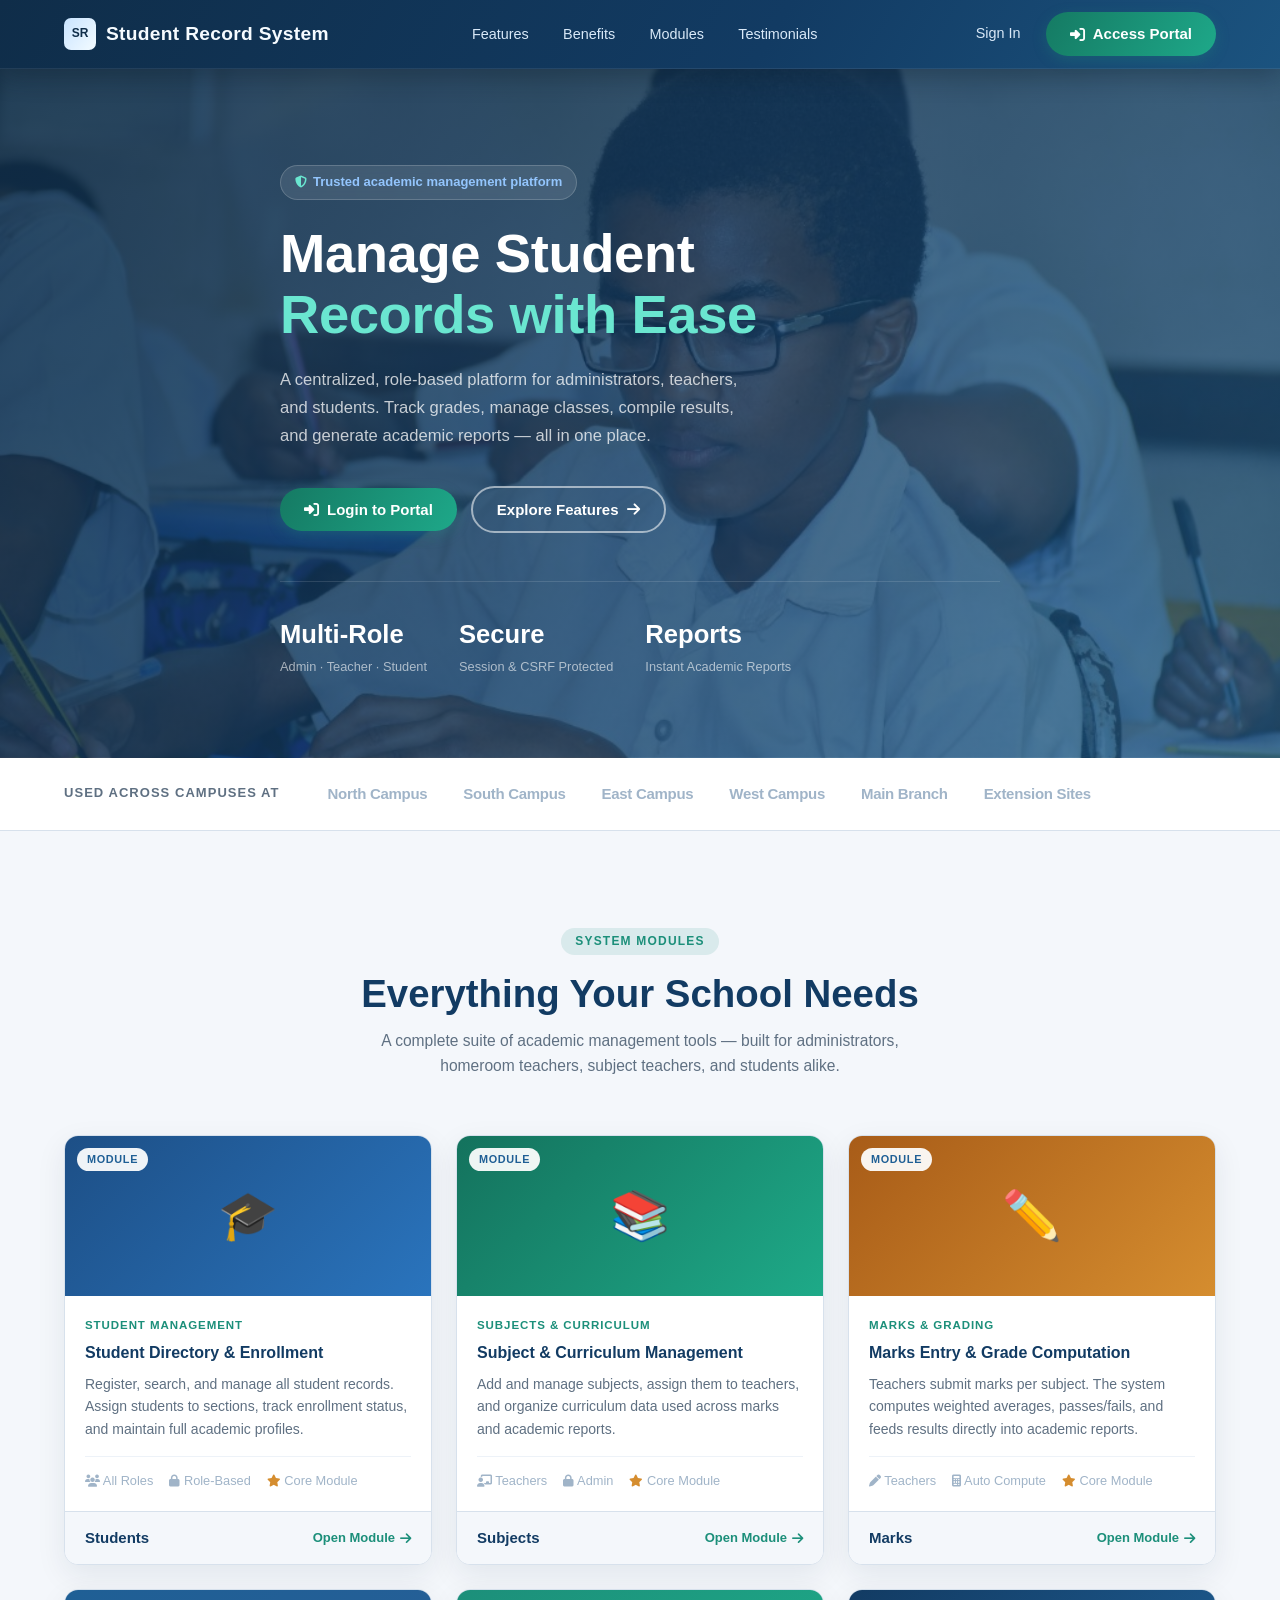
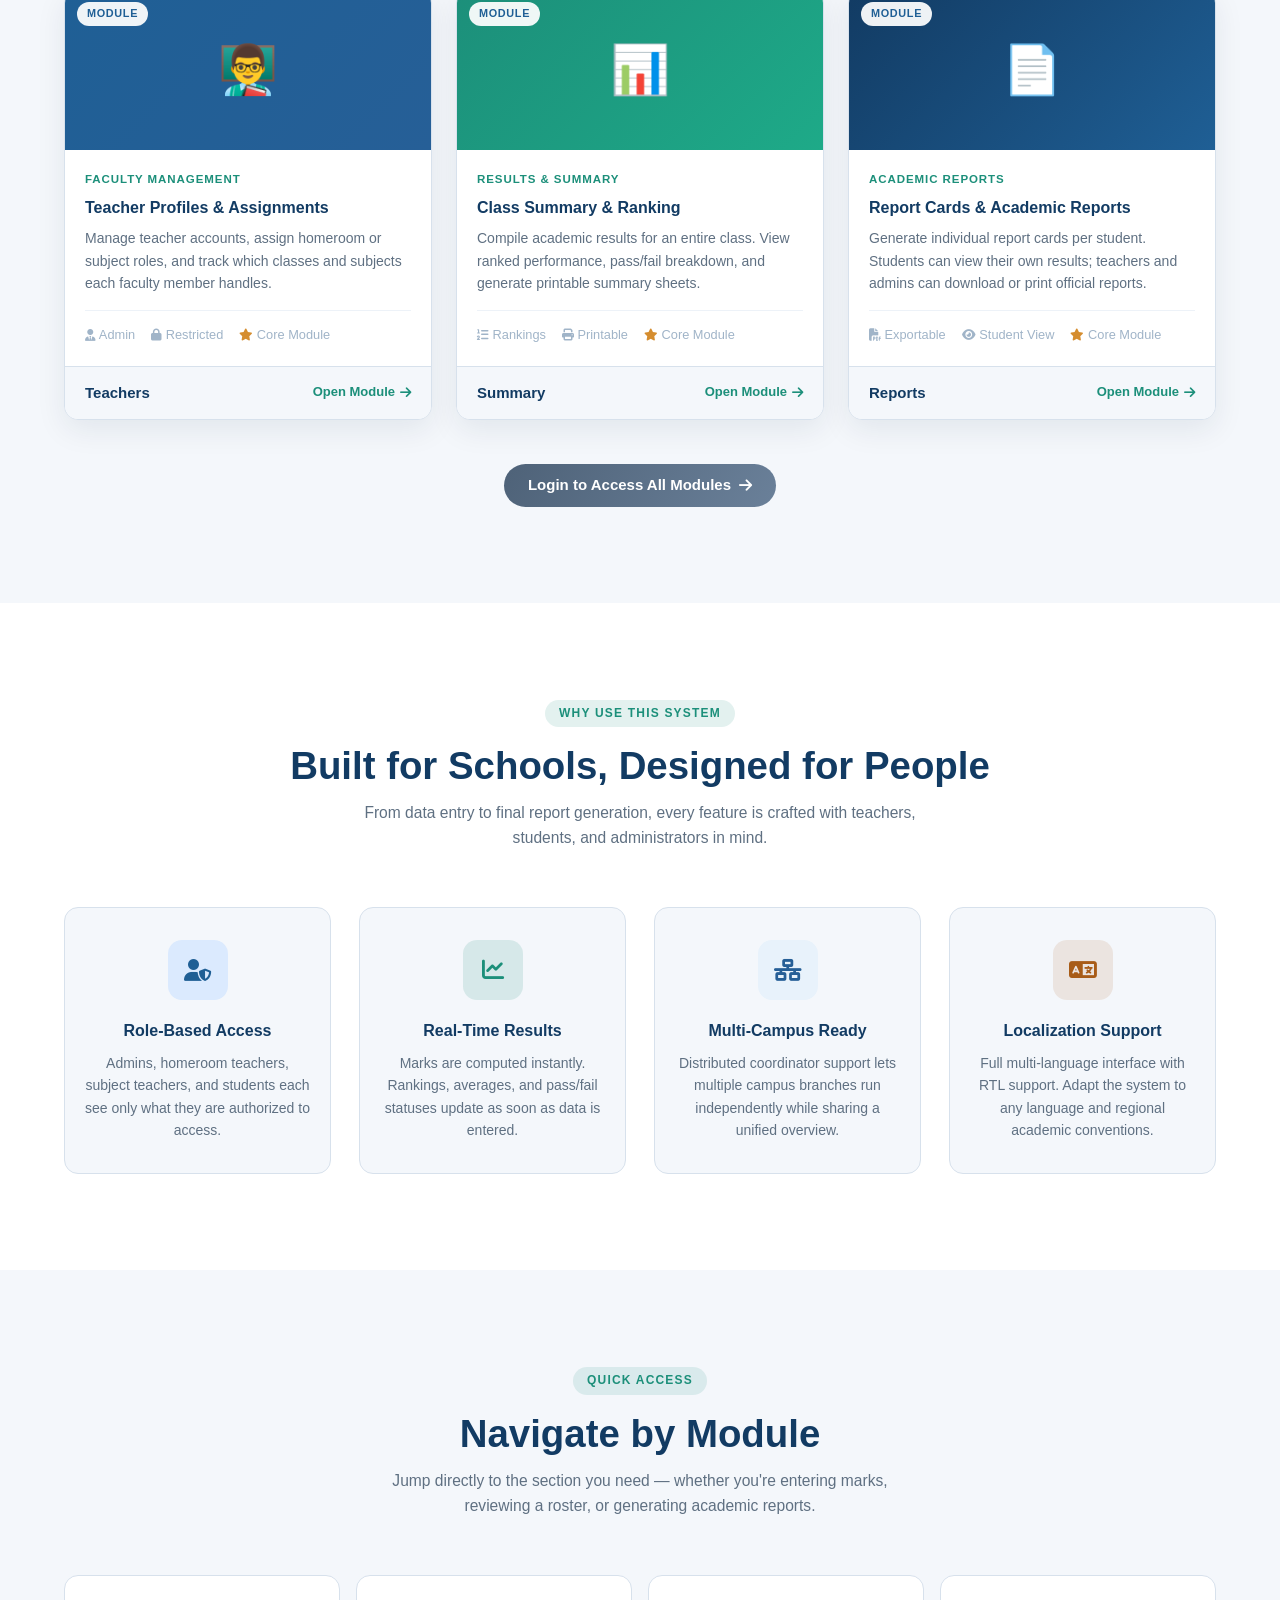
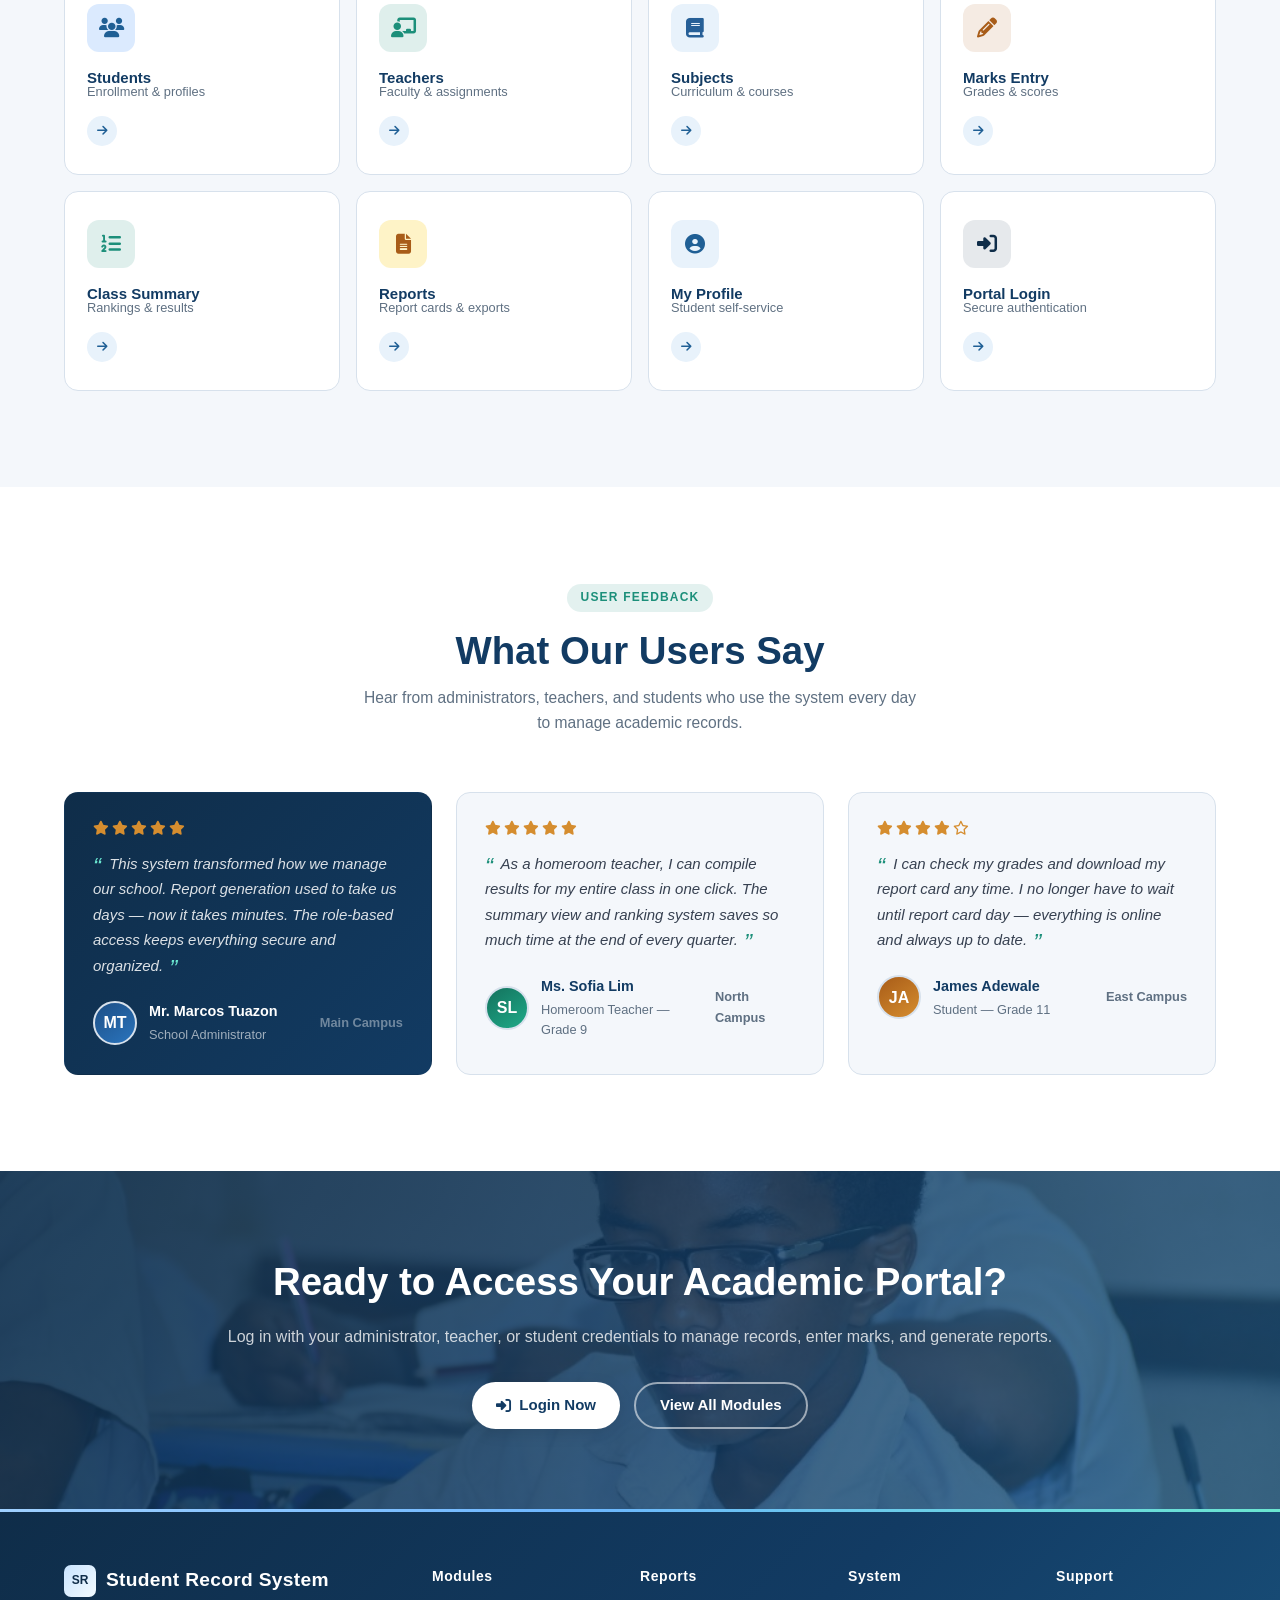
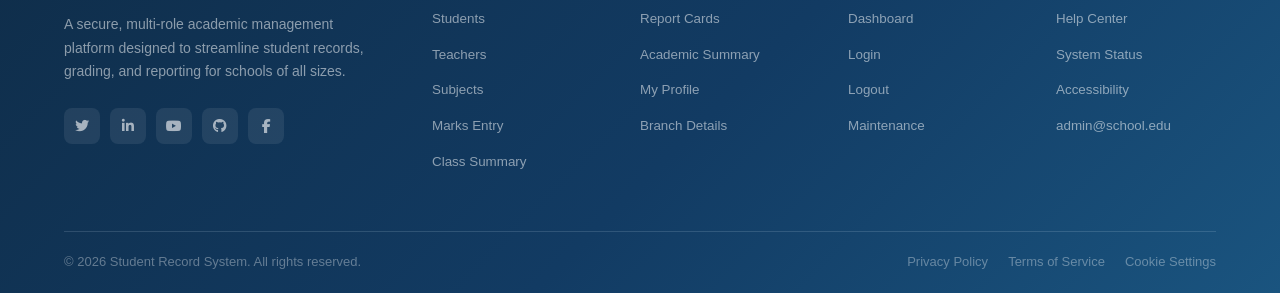
==== index.html @ e36ef74b "modify the ui" ====
<!DOCTYPE html>
<html lang="en">
<head>
  <meta charset="UTF-8" />
  <meta name="viewport" content="width=device-width, initial-scale=1.0" />
  <title>Student Record System — Academic Portal</title>
  <link rel="stylesheet" href="https://cdnjs.cloudflare.com/ajax/libs/font-awesome/6.5.0/css/all.min.css" />
  <style>
    /* =============================================
       RESET & BASE — matches student-record-system
    ============================================= */
    *, *::before, *::after { box-sizing: border-box; margin: 0; padding: 0; }
    html { scroll-behavior: smooth; }
    body {
      font-family: "Segoe UI", Tahoma, Geneva, Verdana, sans-serif;
      background:
        radial-gradient(circle at 12% 12%, rgba(31, 95, 149, 0.16), transparent 35%),
        radial-gradient(circle at 88% 20%, rgba(28, 143, 122, 0.15), transparent 35%),
        linear-gradient(160deg, #ecf2f8 0%, #dfe8f2 100%);
      background-attachment: fixed;
      color: #1f2f3d;
      line-height: 1.6;
      overflow-x: hidden;
    }

    /* =============================================
       COLOR TOKENS — student-record-system palette
    ============================================= */
    :root {
      --navy:        #0f2d49;
      --primary:     #123b63;
      --primary-2:   #1f5f95;
      --accent:      #1c8f7a;
      --accent-2:    #1eaa88;
      --surface:     #ffffff;
      --surface-muted: #f4f7fb;
      --border:      #d7e1ec;
      --text:        #1f2f3d;
      --text-muted:  #5f7082;
      --bg-start:    #ecf2f8;
      --bg-end:      #dfe8f2;
      --shadow-soft:   0 10px 30px rgba(16, 40, 66, 0.08);
      --shadow-strong: 0 16px 40px rgba(16, 40, 66, 0.16);
      --radius-sm:  8px;
      --radius-md:  14px;
      --radius-lg:  20px;
      --transition: .25s cubic-bezier(.4,0,.2,1);
    }

    /* =============================================
       UTILITIES
    ============================================= */
    .container { max-width: 1200px; margin: 0 auto; padding: 0 24px; }
    .section-label {
      display: inline-block;
      font-size: .75rem;
      font-weight: 700;
      letter-spacing: .1em;
      text-transform: uppercase;
      color: var(--accent);
      background: rgba(28, 143, 122, 0.12);
      padding: 4px 14px;
      border-radius: 999px;
      margin-bottom: 16px;
    }
    .section-title {
      font-size: clamp(1.75rem, 3vw, 2.4rem);
      font-weight: 800;
      color: var(--primary);
      line-height: 1.2;
      margin-bottom: 12px;
    }
    .section-sub {
      font-size: .975rem;
      color: var(--text-muted);
      max-width: 560px;
      margin-bottom: 40px;
    }

    /* Buttons — pill style matching style.css */
    .btn {
      display: inline-flex;
      align-items: center;
      gap: 8px;
      padding: 0.6rem 1.5rem;
      border-radius: 999px;
      font-size: .9375rem;
      font-weight: 600;
      cursor: pointer;
      border: none;
      text-decoration: none;
      transition: transform var(--transition), box-shadow var(--transition), opacity var(--transition);
    }
    .btn:hover { transform: translateY(-2px); }
    .btn-primary {
      background: linear-gradient(120deg, #1a4f80 0%, #1f659d 100%);
      color: #fff;
      box-shadow: 0 4px 14px rgba(18, 59, 99, 0.30);
    }
    .btn-primary:hover { box-shadow: 0 8px 22px rgba(18, 59, 99, 0.42); }
    .btn-accent {
      background: linear-gradient(120deg, #157a63 0%, #1ea889 100%);
      color: #fff;
      box-shadow: 0 4px 14px rgba(28, 143, 122, 0.28);
    }
    .btn-accent:hover { box-shadow: 0 8px 22px rgba(28, 143, 122, 0.42); }
    .btn-outline-white {
      background: transparent;
      color: #fff;
      border: 2px solid rgba(255,255,255,.55);
    }
    .btn-outline-white:hover { background: rgba(255,255,255,.12); border-color: #fff; }
    .btn-secondary {
      background: linear-gradient(120deg, #4e6278 0%, #6a8099 100%);
      color: #fff;
    }
    .btn-white {
      background: var(--surface);
      color: var(--primary);
      box-shadow: 0 4px 16px rgba(0,0,0,.10);
    }
    .btn-white:hover { background: #eef5ff; }

    /* =============================================
       TOP NAVIGATION — matches .navbar in style.css
    ============================================= */
    header {
      position: sticky;
      top: 0;
      z-index: 1000;
      background: linear-gradient(120deg, #0f2d49 0%, #123b63 60%, #1b537f 100%);
      box-shadow: 0 8px 24px rgba(8, 24, 38, 0.32);
      border-bottom: 1px solid rgba(255, 255, 255, 0.08);
    }
    nav {
      display: flex;
      align-items: center;
      justify-content: space-between;
      height: 68px;
    }
    .nav-logo {
      display: flex;
      align-items: center;
      gap: 10px;
      text-decoration: none;
    }
    .nav-logo .logo-icon {
      width: 32px; height: 32px;
      background: linear-gradient(130deg, #c9e4ff 0%, #f3fbff 100%);
      border-radius: 7px;
      display: flex;
      align-items: center;
      justify-content: center;
      color: #0f2d49;
      font-weight: 800;
      font-size: .75rem;
    }
    .nav-logo .logo-text {
      font-size: 1.2rem;
      font-weight: 700;
      color: #f6fbff;
      letter-spacing: .3px;
    }
    .nav-links {
      display: flex;
      align-items: center;
      gap: 4px;
      list-style: none;
    }
    .nav-links a {
      padding: .45rem .95rem;
      border-radius: 999px;
      font-size: .9rem;
      font-weight: 500;
      color: #d9e9f8;
      text-decoration: none;
      transition: background var(--transition), color var(--transition);
    }
    .nav-links a:hover { background: rgba(255,255,255,.14); color: #fff; }
    .nav-actions { display: flex; align-items: center; gap: 10px; }
    .nav-actions .signin {
      font-size: .9rem;
      font-weight: 500;
      color: #d9e9f8;
      text-decoration: none;
      padding: .45rem .95rem;
      border-radius: 999px;
      transition: background var(--transition);
    }
    .nav-actions .signin:hover { background: rgba(255,255,255,.14); color: #fff; }
    .hamburger { display: none; background: none; border: none; cursor: pointer; padding: 8px; }
    .hamburger span {
      display: block; width: 22px; height: 2px;
      background: #d9e9f8; border-radius: 2px; margin: 5px 0;
      transition: var(--transition);
    }

    /* =============================================
       HERO SECTION
    ============================================= */
    .hero {
      background-color: #0f2d49;
      background-image:
        linear-gradient(120deg, rgba(15, 45, 73, 0.88) 0%, rgba(18, 59, 99, 0.78) 55%, rgba(27, 83, 127, 0.72) 100%),
        url("assets/images/classroom-hero-banner.png");
      background-size: cover;
      background-position: center;
      background-repeat: no-repeat;
      position: relative;
      overflow: hidden;
      padding: 96px 0 80px;
    }
    .hero-inner {
      display: grid;
      grid-template-columns: 1fr;
      align-items: center;
      gap: 0;
      max-width: 720px;
      margin: 0 auto;
      position: relative;
      z-index: 1;
    }
    .hero-badge {
      display: inline-flex;
      align-items: center;
      gap: 6px;
      background: rgba(255,255,255,.1);
      backdrop-filter: blur(6px);
      border: 1px solid rgba(255,255,255,.18);
      border-radius: 999px;
      padding: 6px 14px;
      font-size: .8125rem;
      font-weight: 600;
      color: #93c5fd;
      margin-bottom: 24px;
    }
    .hero-badge i { font-size: .75rem; color: #6ae6d0; }
    .hero h1 {
      font-size: clamp(2.2rem, 4.5vw, 3.4rem);
      font-weight: 800;
      color: #fff;
      line-height: 1.12;
      margin-bottom: 20px;
      letter-spacing: -.4px;
    }
    .hero h1 span { color: #6ae6d0; }
    .hero p {
      font-size: 1.0375rem;
      color: rgba(255,255,255,.75);
      max-width: 480px;
      margin-bottom: 36px;
      line-height: 1.7;
    }
    .hero-actions { display: flex; align-items: center; gap: 14px; flex-wrap: wrap; }
    .hero-stats {
      display: flex;
      gap: 32px;
      margin-top: 48px;
      padding-top: 32px;
      border-top: 1px solid rgba(255,255,255,.12);
    }
    .hero-stat-val {
      font-size: 1.6rem;
      font-weight: 800;
      color: #fff;
    }
    .hero-stat-lbl {
      font-size: .8rem;
      color: rgba(255,255,255,.6);
      margin-top: 2px;
    }

    /* =============================================
       TRUST BAR
    ============================================= */
    .trust-bar {
      background: var(--surface);
      border-bottom: 1px solid var(--border);
      padding: 24px 0;
    }
    .trust-inner {
      display: flex;
      align-items: center;
      gap: 48px;
      flex-wrap: wrap;
    }
    .trust-label {
      font-size: .8125rem;
      font-weight: 600;
      color: var(--text-muted);
      letter-spacing: .08em;
      text-transform: uppercase;
      white-space: nowrap;
    }
    .trust-logos {
      display: flex;
      align-items: center;
      gap: 36px;
      flex-wrap: wrap;
      flex: 1;
    }
    .trust-logo {
      font-size: .9375rem;
      font-weight: 700;
      color: #a0b4c8;
      letter-spacing: -.3px;
      transition: color var(--transition);
    }
    .trust-logo:hover { color: var(--primary); }

    /* =============================================
       FEATURED PROGRAMS — renamed as Features
    ============================================= */
    .programs { padding: 96px 0; background: var(--surface-muted); }
    .section-header { text-align: center; margin-bottom: 56px; }
    .section-header .section-sub { margin: 0 auto; }
    .programs-grid {
      display: grid;
      grid-template-columns: repeat(3, 1fr);
      gap: 24px;
    }
    .program-card {
      background: var(--surface);
      border-radius: var(--radius-md);
      overflow: hidden;
      border: 1px solid var(--border);
      box-shadow: var(--shadow-soft);
      transition: transform var(--transition), box-shadow var(--transition);
      display: flex;
      flex-direction: column;
    }
    .program-card:hover {
      transform: translateY(-6px);
      box-shadow: var(--shadow-strong);
    }
    .program-thumb {
      height: 160px;
      position: relative;
      overflow: hidden;
    }
    .program-thumb-bg {
      width: 100%; height: 100%;
      display: flex;
      align-items: center;
      justify-content: center;
      font-size: 3rem;
    }
    .bg-blue-grad   { background: linear-gradient(135deg,#1d4f86,#2a74bd); }
    .bg-green-grad  { background: linear-gradient(135deg,#14725d,#1eaa88); }
    .bg-orange-grad { background: linear-gradient(135deg,#a85c18,#d58d2f); }
    .bg-purple-grad { background: linear-gradient(135deg,#1f5f95,#265f97); }
    .bg-teal-grad   { background: linear-gradient(135deg,#1c8f7a,#1eaa88); }
    .bg-indigo-grad { background: linear-gradient(135deg,#123b63,#1f5f95); }
    .program-badge {
      position: absolute;
      top: 12px; left: 12px;
      background: rgba(255,255,255,.93);
      color: var(--primary-2);
      font-size: .68rem;
      font-weight: 700;
      letter-spacing: .06em;
      text-transform: uppercase;
      padding: 3px 10px;
      border-radius: 999px;
    }
    .program-body { padding: 20px; flex: 1; display: flex; flex-direction: column; }
    .program-tag {
      font-size: .72rem;
      font-weight: 700;
      text-transform: uppercase;
      letter-spacing: .08em;
      color: var(--accent);
      margin-bottom: 8px;
    }
    .program-title {
      font-size: 1rem;
      font-weight: 700;
      color: var(--primary);
      margin-bottom: 8px;
      line-height: 1.4;
    }
    .program-desc {
      font-size: .875rem;
      color: var(--text-muted);
      line-height: 1.6;
      flex: 1;
      margin-bottom: 16px;
    }
    .program-meta {
      display: flex;
      align-items: center;
      gap: 16px;
      padding-top: 14px;
      border-top: 1px solid #edf2f8;
      font-size: .8rem;
      color: #a0b4c8;
    }
    .program-meta i { font-size: .75rem; }
    .program-footer {
      padding: 14px 20px;
      background: var(--surface-muted);
      display: flex;
      align-items: center;
      justify-content: space-between;
      border-top: 1px solid var(--border);
    }
    .program-price { font-size: .9375rem; font-weight: 700; color: var(--primary); }
    .program-cta {
      font-size: .8125rem;
      font-weight: 600;
      color: var(--accent);
      text-decoration: none;
      display: flex;
      align-items: center;
      gap: 5px;
      transition: gap var(--transition), color var(--transition);
    }
    .program-cta:hover { color: #157a63; gap: 9px; }

    /* =============================================
       BENEFITS
    ============================================= */
    .benefits { padding: 96px 0; background: var(--surface); }
    .benefits-grid {
      display: grid;
      grid-template-columns: repeat(4, 1fr);
      gap: 28px;
      margin-top: 16px;
    }
    .benefit-item {
      text-align: center;
      padding: 32px 20px;
      border-radius: var(--radius-md);
      border: 1px solid var(--border);
      background: var(--surface-muted);
      transition: transform var(--transition), box-shadow var(--transition), border-color var(--transition);
    }
    .benefit-item:hover {
      transform: translateY(-4px);
      box-shadow: var(--shadow-soft);
      border-color: #b6d0ea;
    }
    .benefit-icon {
      width: 60px; height: 60px;
      margin: 0 auto 18px;
      border-radius: var(--radius-md);
      display: flex;
      align-items: center;
      justify-content: center;
      font-size: 1.375rem;
    }
    .icon-blue   { background: #dbeafe; color: var(--primary-2); }
    .icon-green  { background: rgba(28,143,122,.14); color: var(--accent); }
    .icon-purple { background: #e8f2fb; color: #265f97; }
    .icon-orange { background: rgba(168,92,24,.12); color: #a85c18; }
    .benefit-title {
      font-size: 1rem;
      font-weight: 700;
      color: var(--primary);
      margin-bottom: 8px;
    }
    .benefit-text {
      font-size: .875rem;
      color: var(--text-muted);
      line-height: 1.6;
    }

    /* =============================================
       CATEGORIES
    ============================================= */
    .categories { padding: 96px 0; background: var(--surface-muted); }
    .categories-grid {
      display: grid;
      grid-template-columns: repeat(4, 1fr);
      gap: 16px;
    }
    .cat-card {
      background: var(--surface);
      border: 1px solid var(--border);
      border-radius: var(--radius-md);
      padding: 28px 22px;
      cursor: pointer;
      transition: transform var(--transition), box-shadow var(--transition),
                  border-color var(--transition), background var(--transition);
      display: flex;
      flex-direction: column;
      align-items: flex-start;
      gap: 14px;
    }
    .cat-card:hover {
      transform: translateY(-5px);
      box-shadow: var(--shadow-soft);
      border-color: #b6d0ea;
      background: #f0f6fc;
    }
    .cat-icon {
      width: 48px; height: 48px;
      border-radius: 12px;
      display: flex;
      align-items: center;
      justify-content: center;
      font-size: 1.25rem;
    }
    .cat-title {
      font-size: .9375rem;
      font-weight: 700;
      color: var(--primary);
    }
    .cat-count {
      font-size: .8rem;
      color: var(--text-muted);
      margin-top: -8px;
    }
    .cat-arrow {
      margin-top: auto;
      width: 30px; height: 30px;
      border-radius: 50%;
      background: #e8f2fb;
      display: flex;
      align-items: center;
      justify-content: center;
      font-size: .75rem;
      color: var(--primary-2);
      transition: background var(--transition), color var(--transition), transform var(--transition);
    }
    .cat-card:hover .cat-arrow {
      background: var(--accent);
      color: #fff;
      transform: translateX(4px);
    }

    /* =============================================
       TESTIMONIALS
    ============================================= */
    .testimonials { padding: 96px 0; background: var(--surface); }
    .testimonials-grid {
      display: grid;
      grid-template-columns: repeat(3, 1fr);
      gap: 24px;
    }
    .testimonial-card {
      background: var(--surface-muted);
      border: 1px solid var(--border);
      border-radius: var(--radius-md);
      padding: 28px;
      transition: transform var(--transition), box-shadow var(--transition);
    }
    .testimonial-card:hover {
      transform: translateY(-4px);
      box-shadow: var(--shadow-soft);
    }
    .testimonial-stars {
      display: flex;
      gap: 3px;
      margin-bottom: 16px;
      color: #d58d2f;
      font-size: .875rem;
    }
    .testimonial-text {
      font-size: .9375rem;
      color: #374151;
      line-height: 1.7;
      margin-bottom: 22px;
      font-style: italic;
    }
    .testimonial-text::before { content: '\201C'; font-size: 1.5rem; color: var(--accent); line-height: 0; vertical-align: -6px; margin-right: 4px; }
    .testimonial-text::after  { content: '\201D'; font-size: 1.5rem; color: var(--accent); line-height: 0; vertical-align: -6px; margin-left: 2px; }
    .testimonial-author {
      display: flex;
      align-items: center;
      gap: 12px;
    }
    .author-avatar {
      width: 44px; height: 44px;
      border-radius: 50%;
      border: 2px solid var(--border);
      overflow: hidden;
      background: var(--primary-2);
      display: flex;
      align-items: center;
      justify-content: center;
      font-size: 1rem;
      font-weight: 700;
      color: #fff;
      flex-shrink: 0;
    }
    .author-name { font-size: .9rem; font-weight: 700; color: var(--primary); }
    .author-role { font-size: .8rem; color: var(--text-muted); margin-top: 2px; }
    .author-company {
      margin-left: auto;
      font-size: .8rem;
      font-weight: 600;
      color: var(--text-muted);
    }
    .testimonial-card.featured {
      background: linear-gradient(135deg, #0f2d49 0%, #123b63 100%);
      border-color: transparent;
    }
    .testimonial-card.featured .testimonial-text { color: rgba(255,255,255,.85); }
    .testimonial-card.featured .testimonial-text::before,
    .testimonial-card.featured .testimonial-text::after { color: #6ae6d0; }
    .testimonial-card.featured .testimonial-stars { color: #d58d2f; }
    .testimonial-card.featured .author-name { color: #fff; }
    .testimonial-card.featured .author-role { color: rgba(255,255,255,.6); }
    .testimonial-card.featured .author-company { color: rgba(255,255,255,.4); }

    /* =============================================
       CTA BANNER
    ============================================= */
    .cta-banner {
      padding: 80px 0;
      background-color: #0f2d49;
      background-image:
        linear-gradient(120deg, rgba(15, 45, 73, 0.9) 0%, rgba(18, 59, 99, 0.82) 55%, rgba(27, 83, 127, 0.76) 100%),
        url("assets/images/classroom-hero-banner.png");
      background-size: cover;
      background-position: center;
      background-repeat: no-repeat;
      position: relative;
      overflow: hidden;
    }
    .cta-inner {
      text-align: center;
      position: relative;
      z-index: 1;
    }
    .cta-inner h2 {
      font-size: clamp(1.75rem, 3vw, 2.4rem);
      font-weight: 800;
      color: #fff;
      margin-bottom: 12px;
    }
    .cta-inner p {
      color: rgba(255,255,255,.78);
      font-size: 1rem;
      margin-bottom: 32px;
    }
    .cta-actions { display: flex; justify-content: center; gap: 14px; flex-wrap: wrap; }

    /* =============================================
       FOOTER — matches .footer in style.css
    ============================================= */
    footer {
      background: linear-gradient(135deg, #0f2d49 0%, #123b63 55%, #1a547f 100%);
      color: #dce7f3;
      padding: 56px 0 0;
      position: relative;
    }
    footer::before {
      content: "";
      position: absolute;
      top: 0; left: 0; right: 0;
      height: 3px;
      background: linear-gradient(90deg, #9fd0ff 0%, #6cb6ff 45%, #6ae6d0 100%);
    }
    .footer-grid {
      display: grid;
      grid-template-columns: 2fr 1fr 1fr 1fr 1fr;
      gap: 48px;
      padding-bottom: 48px;
      border-bottom: 1px solid rgba(214,231,247,.15);
    }
    .footer-brand .logo-text { color: #fff; }
    .footer-brand p {
      font-size: .875rem;
      line-height: 1.7;
      margin: 16px 0 24px;
      color: rgba(255,255,255,.52);
    }
    .footer-socials { display: flex; gap: 10px; }
    .social-btn {
      width: 36px; height: 36px;
      border-radius: 8px;
      background: rgba(255,255,255,.08);
      display: flex;
      align-items: center;
      justify-content: center;
      color: rgba(255,255,255,.6);
      font-size: .875rem;
      text-decoration: none;
      transition: background var(--transition), color var(--transition), transform var(--transition);
    }
    .social-btn:hover {
      background: var(--accent);
      color: #fff;
      transform: translateY(-3px);
    }
    .footer-col h4 {
      font-size: .875rem;
      font-weight: 700;
      color: #fff;
      margin-bottom: 18px;
      letter-spacing: .04em;
    }
    .footer-col ul { list-style: none; }
    .footer-col ul li { margin-bottom: 10px; }
    .footer-col ul li a {
      font-size: .8375rem;
      color: rgba(255,255,255,.52);
      text-decoration: none;
      transition: color var(--transition);
    }
    .footer-col ul li a:hover { color: #fff; }
    .footer-bottom {
      padding: 20px 0;
      display: flex;
      align-items: center;
      justify-content: space-between;
      flex-wrap: wrap;
      gap: 12px;
    }
    .footer-bottom p { font-size: .8125rem; color: rgba(255,255,255,.35); }
    .footer-bottom-links { display: flex; gap: 20px; }
    .footer-bottom-links a {
      font-size: .8125rem;
      color: rgba(255,255,255,.35);
      text-decoration: none;
      transition: color var(--transition);
    }
    .footer-bottom-links a:hover { color: rgba(255,255,255,.7); }

    /* =============================================
       RESPONSIVE
    ============================================= */
    @media (max-width: 1024px) {
      .programs-grid { grid-template-columns: repeat(2, 1fr); }
      .benefits-grid { grid-template-columns: repeat(2, 1fr); }
      .categories-grid { grid-template-columns: repeat(2, 1fr); }
      .testimonials-grid { grid-template-columns: repeat(2, 1fr); }
      .footer-grid { grid-template-columns: 1fr 1fr 1fr; }
      .footer-brand { grid-column: 1 / -1; }
    }
    @media (max-width: 768px) {
      .nav-links { display: none; }
      .hamburger { display: block; }
      .programs-grid,
      .testimonials-grid { grid-template-columns: 1fr; }
      .benefits-grid,
      .categories-grid { grid-template-columns: repeat(2, 1fr); }
      .footer-grid { grid-template-columns: 1fr 1fr; }
      .trust-inner { justify-content: center; }
    }
    @media (max-width: 480px) {
      .benefits-grid,
      .categories-grid { grid-template-columns: 1fr; }
      .footer-grid { grid-template-columns: 1fr; }
    }
  </style>
</head>
<body>

<!-- =============================================
     TOP NAVIGATION
============================================= -->
<header>
  <nav class="container">
    <a href="#" class="nav-logo">
      <div class="logo-icon">SR</div>
      <span class="logo-text">Student Record System</span>
    </a>
    <ul class="nav-links">
      <li><a href="#programs">Features</a></li>
      <li><a href="#benefits">Benefits</a></li>
      <li><a href="#categories">Modules</a></li>
      <li><a href="#testimonials">Testimonials</a></li>
    </ul>
    <div class="nav-actions">
      <a href="sign-in.html" class="signin">Sign In</a>
      <a href="sign-in.html" class="btn btn-accent">
        <i class="fas fa-sign-in-alt"></i> Access Portal
      </a>
    </div>
    <button class="hamburger" aria-label="Menu">
      <span></span><span></span><span></span>
    </button>
  </nav>
</header>

<!-- =============================================
     HERO SECTION
============================================= -->
<section class="hero">
  <div class="container">
    <div class="hero-inner">
      <!-- Left: Copy -->
      <div class="hero-content">
        <div class="hero-badge">
          <i class="fas fa-shield-alt"></i>
          Trusted academic management platform
        </div>
        <h1>Manage Student<br /><span>Records with Ease</span></h1>
        <p>
          A centralized, role-based platform for administrators, teachers, and
          students. Track grades, manage classes, compile results, and generate
          academic reports — all in one place.
        </p>
        <div class="hero-actions">
          <a href="sign-in.html" class="btn btn-accent">
            <i class="fas fa-sign-in-alt"></i> Login to Portal
          </a>
          <a href="#programs" class="btn btn-outline-white">
            Explore Features <i class="fas fa-arrow-right"></i>
          </a>
        </div>
        <div class="hero-stats">
          <div>
            <div class="hero-stat-val">Multi-Role</div>
            <div class="hero-stat-lbl">Admin · Teacher · Student</div>
          </div>
          <div>
            <div class="hero-stat-val">Secure</div>
            <div class="hero-stat-lbl">Session &amp; CSRF Protected</div>
          </div>
          <div>
            <div class="hero-stat-val">Reports</div>
            <div class="hero-stat-lbl">Instant Academic Reports</div>
          </div>
        </div>
      </div>
    </div>
  </div>
</section>

<!-- =============================================
     TRUST BAR
============================================= -->
<div class="trust-bar">
  <div class="container">
    <div class="trust-inner">
      <span class="trust-label">Used across campuses at</span>
      <div class="trust-logos">
        <span class="trust-logo">North Campus</span>
        <span class="trust-logo">South Campus</span>
        <span class="trust-logo">East Campus</span>
        <span class="trust-logo">West Campus</span>
        <span class="trust-logo">Main Branch</span>
        <span class="trust-logo">Extension Sites</span>
      </div>
    </div>
  </div>
</div>

<!-- =============================================
     FEATURED PROGRAMS — System Features
============================================= -->
<section class="programs" id="programs">
  <div class="container">
    <div class="section-header">
      <div class="section-label">System Modules</div>
      <h2 class="section-title">Everything Your School Needs</h2>
      <p class="section-sub">
        A complete suite of academic management tools — built for administrators,
        homeroom teachers, subject teachers, and students alike.
      </p>
    </div>
    <div class="programs-grid">

      <!-- Card 1 -->
      <div class="program-card">
        <div class="program-thumb">
          <div class="program-thumb-bg bg-blue-grad">🎓</div>
          <span class="program-badge">MODULE</span>
        </div>
        <div class="program-body">
          <div class="program-tag">Student Management</div>
          <div class="program-title">Student Directory &amp; Enrollment</div>
          <div class="program-desc">Register, search, and manage all student records. Assign students to sections, track enrollment status, and maintain full academic profiles.</div>
          <div class="program-meta">
            <span><i class="fas fa-users"></i> All Roles</span>
            <span><i class="fas fa-lock"></i> Role-Based</span>
            <span><i class="fas fa-star" style="color:#d58d2f;"></i> Core Module</span>
          </div>
        </div>
        <div class="program-footer">
          <span class="program-price">Students</span>
          <a href="student-record-system/pages/students.php" class="program-cta">Open Module <i class="fas fa-arrow-right"></i></a>
        </div>
      </div>

      <!-- Card 2 -->
      <div class="program-card">
        <div class="program-thumb">
          <div class="program-thumb-bg bg-green-grad">📚</div>
          <span class="program-badge">MODULE</span>
        </div>
        <div class="program-body">
          <div class="program-tag">Subjects &amp; Curriculum</div>
          <div class="program-title">Subject &amp; Curriculum Management</div>
          <div class="program-desc">Add and manage subjects, assign them to teachers, and organize curriculum data used across marks and academic reports.</div>
          <div class="program-meta">
            <span><i class="fas fa-chalkboard-teacher"></i> Teachers</span>
            <span><i class="fas fa-lock"></i> Admin</span>
            <span><i class="fas fa-star" style="color:#d58d2f;"></i> Core Module</span>
          </div>
        </div>
        <div class="program-footer">
          <span class="program-price">Subjects</span>
          <a href="student-record-system/pages/subjects.php" class="program-cta">Open Module <i class="fas fa-arrow-right"></i></a>
        </div>
      </div>

      <!-- Card 3 -->
      <div class="program-card">
        <div class="program-thumb">
          <div class="program-thumb-bg bg-orange-grad">✏️</div>
          <span class="program-badge">MODULE</span>
        </div>
        <div class="program-body">
          <div class="program-tag">Marks &amp; Grading</div>
          <div class="program-title">Marks Entry &amp; Grade Computation</div>
          <div class="program-desc">Teachers submit marks per subject. The system computes weighted averages, passes/fails, and feeds results directly into academic reports.</div>
          <div class="program-meta">
            <span><i class="fas fa-pen"></i> Teachers</span>
            <span><i class="fas fa-calculator"></i> Auto Compute</span>
            <span><i class="fas fa-star" style="color:#d58d2f;"></i> Core Module</span>
          </div>
        </div>
        <div class="program-footer">
          <span class="program-price">Marks</span>
          <a href="student-record-system/pages/marks.php" class="program-cta">Open Module <i class="fas fa-arrow-right"></i></a>
        </div>
      </div>

      <!-- Card 4 -->
      <div class="program-card">
        <div class="program-thumb">
          <div class="program-thumb-bg bg-purple-grad">👨‍🏫</div>
          <span class="program-badge">MODULE</span>
        </div>
        <div class="program-body">
          <div class="program-tag">Faculty Management</div>
          <div class="program-title">Teacher Profiles &amp; Assignments</div>
          <div class="program-desc">Manage teacher accounts, assign homeroom or subject roles, and track which classes and subjects each faculty member handles.</div>
          <div class="program-meta">
            <span><i class="fas fa-user-tie"></i> Admin</span>
            <span><i class="fas fa-lock"></i> Restricted</span>
            <span><i class="fas fa-star" style="color:#d58d2f;"></i> Core Module</span>
          </div>
        </div>
        <div class="program-footer">
          <span class="program-price">Teachers</span>
          <a href="student-record-system/pages/teachers.php" class="program-cta">Open Module <i class="fas fa-arrow-right"></i></a>
        </div>
      </div>

      <!-- Card 5 -->
      <div class="program-card">
        <div class="program-thumb">
          <div class="program-thumb-bg bg-teal-grad">📊</div>
          <span class="program-badge">MODULE</span>
        </div>
        <div class="program-body">
          <div class="program-tag">Results &amp; Summary</div>
          <div class="program-title">Class Summary &amp; Ranking</div>
          <div class="program-desc">Compile academic results for an entire class. View ranked performance, pass/fail breakdown, and generate printable summary sheets.</div>
          <div class="program-meta">
            <span><i class="fas fa-list-ol"></i> Rankings</span>
            <span><i class="fas fa-print"></i> Printable</span>
            <span><i class="fas fa-star" style="color:#d58d2f;"></i> Core Module</span>
          </div>
        </div>
        <div class="program-footer">
          <span class="program-price">Summary</span>
          <a href="student-record-system/pages/summary.php" class="program-cta">Open Module <i class="fas fa-arrow-right"></i></a>
        </div>
      </div>

      <!-- Card 6 -->
      <div class="program-card">
        <div class="program-thumb">
          <div class="program-thumb-bg bg-indigo-grad">📄</div>
          <span class="program-badge">MODULE</span>
        </div>
        <div class="program-body">
          <div class="program-tag">Academic Reports</div>
          <div class="program-title">Report Cards &amp; Academic Reports</div>
          <div class="program-desc">Generate individual report cards per student. Students can view their own results; teachers and admins can download or print official reports.</div>
          <div class="program-meta">
            <span><i class="fas fa-file-pdf"></i> Exportable</span>
            <span><i class="fas fa-eye"></i> Student View</span>
            <span><i class="fas fa-star" style="color:#d58d2f;"></i> Core Module</span>
          </div>
        </div>
        <div class="program-footer">
          <span class="program-price">Reports</span>
          <a href="student-record-system/pages/report.php" class="program-cta">Open Module <i class="fas fa-arrow-right"></i></a>
        </div>
      </div>

    </div>

    <div style="text-align:center;margin-top:44px;">
      <a href="sign-in.html" class="btn btn-secondary">
        Login to Access All Modules <i class="fas fa-arrow-right"></i>
      </a>
    </div>
  </div>
</section>

<!-- =============================================
     BENEFITS
============================================= -->
<section class="benefits" id="benefits">
  <div class="container">
    <div class="section-header">
      <div class="section-label">Why Use This System</div>
      <h2 class="section-title">Built for Schools, Designed for People</h2>
      <p class="section-sub">
        From data entry to final report generation, every feature is crafted
        with teachers, students, and administrators in mind.
      </p>
    </div>
    <div class="benefits-grid">
      <div class="benefit-item">
        <div class="benefit-icon icon-blue">
          <i class="fas fa-user-shield"></i>
        </div>
        <div class="benefit-title">Role-Based Access</div>
        <div class="benefit-text">
          Admins, homeroom teachers, subject teachers, and students each see only
          what they are authorized to access.
        </div>
      </div>
      <div class="benefit-item">
        <div class="benefit-icon icon-green">
          <i class="fas fa-chart-line"></i>
        </div>
        <div class="benefit-title">Real-Time Results</div>
        <div class="benefit-text">
          Marks are computed instantly. Rankings, averages, and pass/fail statuses
          update as soon as data is entered.
        </div>
      </div>
      <div class="benefit-item">
        <div class="benefit-icon icon-purple">
          <i class="fas fa-network-wired"></i>
        </div>
        <div class="benefit-title">Multi-Campus Ready</div>
        <div class="benefit-text">
          Distributed coordinator support lets multiple campus branches run
          independently while sharing a unified overview.
        </div>
      </div>
      <div class="benefit-item">
        <div class="benefit-icon icon-orange">
          <i class="fas fa-language"></i>
        </div>
        <div class="benefit-title">Localization Support</div>
        <div class="benefit-text">
          Full multi-language interface with RTL support. Adapt the system to
          any language and regional academic conventions.
        </div>
      </div>
    </div>
  </div>
</section>

<!-- =============================================
     CATEGORIES — System Modules
============================================= -->
<section class="categories" id="categories">
  <div class="container">
    <div class="section-header">
      <div class="section-label">Quick Access</div>
      <h2 class="section-title">Navigate by Module</h2>
      <p class="section-sub">
        Jump directly to the section you need — whether you're entering marks,
        reviewing a roster, or generating academic reports.
      </p>
    </div>
    <div class="categories-grid">
      <div class="cat-card" onclick="location.href='student-record-system/pages/students.php'">
        <div class="cat-icon icon-blue"><i class="fas fa-users"></i></div>
        <div>
          <div class="cat-title">Students</div>
          <div class="cat-count">Enrollment &amp; profiles</div>
        </div>
        <div class="cat-arrow"><i class="fas fa-arrow-right"></i></div>
      </div>
      <div class="cat-card" onclick="location.href='student-record-system/pages/teachers.php'">
        <div class="cat-icon icon-green"><i class="fas fa-chalkboard-teacher"></i></div>
        <div>
          <div class="cat-title">Teachers</div>
          <div class="cat-count">Faculty &amp; assignments</div>
        </div>
        <div class="cat-arrow"><i class="fas fa-arrow-right"></i></div>
      </div>
      <div class="cat-card" onclick="location.href='student-record-system/pages/subjects.php'">
        <div class="cat-icon icon-purple"><i class="fas fa-book"></i></div>
        <div>
          <div class="cat-title">Subjects</div>
          <div class="cat-count">Curriculum &amp; courses</div>
        </div>
        <div class="cat-arrow"><i class="fas fa-arrow-right"></i></div>
      </div>
      <div class="cat-card" onclick="location.href='student-record-system/pages/marks.php'">
        <div class="cat-icon icon-orange"><i class="fas fa-pencil-alt"></i></div>
        <div>
          <div class="cat-title">Marks Entry</div>
          <div class="cat-count">Grades &amp; scores</div>
        </div>
        <div class="cat-arrow"><i class="fas fa-arrow-right"></i></div>
      </div>
      <div class="cat-card" onclick="location.href='student-record-system/pages/summary.php'">
        <div class="cat-icon" style="background:rgba(28,143,122,.14);color:#1c8f7a;"><i class="fas fa-list-ol"></i></div>
        <div>
          <div class="cat-title">Class Summary</div>
          <div class="cat-count">Rankings &amp; results</div>
        </div>
        <div class="cat-arrow"><i class="fas fa-arrow-right"></i></div>
      </div>
      <div class="cat-card" onclick="location.href='student-record-system/pages/report.php'">
        <div class="cat-icon" style="background:#fef3c7;color:#a85c18;"><i class="fas fa-file-alt"></i></div>
        <div>
          <div class="cat-title">Reports</div>
          <div class="cat-count">Report cards &amp; exports</div>
        </div>
        <div class="cat-arrow"><i class="fas fa-arrow-right"></i></div>
      </div>
      <div class="cat-card" onclick="location.href='student-record-system/pages/profile.php'">
        <div class="cat-icon" style="background:#e8f2fb;color:#1f5f95;"><i class="fas fa-user-circle"></i></div>
        <div>
          <div class="cat-title">My Profile</div>
          <div class="cat-count">Student self-service</div>
        </div>
        <div class="cat-arrow"><i class="fas fa-arrow-right"></i></div>
      </div>
      <div class="cat-card" onclick="location.href='sign-in.html'">
        <div class="cat-icon" style="background:rgba(15,45,73,.1);color:#0f2d49;"><i class="fas fa-sign-in-alt"></i></div>
        <div>
          <div class="cat-title">Portal Login</div>
          <div class="cat-count">Secure authentication</div>
        </div>
        <div class="cat-arrow"><i class="fas fa-arrow-right"></i></div>
      </div>
    </div>
  </div>
</section>

<!-- =============================================
     TESTIMONIALS
============================================= -->
<section class="testimonials" id="testimonials">
  <div class="container">
    <div class="section-header">
      <div class="section-label">User Feedback</div>
      <h2 class="section-title">What Our Users Say</h2>
      <p class="section-sub">
        Hear from administrators, teachers, and students who use the
        system every day to manage academic records.
      </p>
    </div>
    <div class="testimonials-grid">

      <!-- Featured card -->
      <div class="testimonial-card featured">
        <div class="testimonial-stars">
          <i class="fas fa-star"></i><i class="fas fa-star"></i>
          <i class="fas fa-star"></i><i class="fas fa-star"></i>
          <i class="fas fa-star"></i>
        </div>
        <p class="testimonial-text">
          This system transformed how we manage our school. Report generation
          used to take us days — now it takes minutes. The role-based access
          keeps everything secure and organized.
        </p>
        <div class="testimonial-author">
          <div class="author-avatar" style="background:linear-gradient(145deg,#1d4f86,#2a74bd);">MT</div>
          <div>
            <div class="author-name">Mr. Marcos Tuazon</div>
            <div class="author-role">School Administrator</div>
          </div>
          <div class="author-company">Main Campus</div>
        </div>
      </div>

      <!-- Card 2 -->
      <div class="testimonial-card">
        <div class="testimonial-stars">
          <i class="fas fa-star"></i><i class="fas fa-star"></i>
          <i class="fas fa-star"></i><i class="fas fa-star"></i>
          <i class="fas fa-star"></i>
        </div>
        <p class="testimonial-text">
          As a homeroom teacher, I can compile results for my entire class in
          one click. The summary view and ranking system saves so much time
          at the end of every quarter.
        </p>
        <div class="testimonial-author">
          <div class="author-avatar" style="background:linear-gradient(145deg,#14725d,#1eaa88);">SL</div>
          <div>
            <div class="author-name">Ms. Sofia Lim</div>
            <div class="author-role">Homeroom Teacher — Grade 9</div>
          </div>
          <div class="author-company">North Campus</div>
        </div>
      </div>

      <!-- Card 3 -->
      <div class="testimonial-card">
        <div class="testimonial-stars">
          <i class="fas fa-star"></i><i class="fas fa-star"></i>
          <i class="fas fa-star"></i><i class="fas fa-star"></i>
          <i class="far fa-star"></i>
        </div>
        <p class="testimonial-text">
          I can check my grades and download my report card any time. I no
          longer have to wait until report card day — everything is online
          and always up to date.
        </p>
        <div class="testimonial-author">
          <div class="author-avatar" style="background:linear-gradient(145deg,#a85c18,#d58d2f);">JA</div>
          <div>
            <div class="author-name">James Adewale</div>
            <div class="author-role">Student — Grade 11</div>
          </div>
          <div class="author-company">East Campus</div>
        </div>
      </div>

    </div>
  </div>
</section>

<!-- =============================================
     CTA BANNER
============================================= -->
<section class="cta-banner">
  <div class="container">
    <div class="cta-inner">
      <h2>Ready to Access Your Academic Portal?</h2>
      <p>
        Log in with your administrator, teacher, or student credentials to
        manage records, enter marks, and generate reports.
      </p>
      <div class="cta-actions">
        <a href="sign-in.html" class="btn btn-white">
          <i class="fas fa-sign-in-alt"></i> Login Now
        </a>
        <a href="#programs" class="btn btn-outline-white">
          View All Modules
        </a>
      </div>
    </div>
  </div>
</section>

<!-- =============================================
     FOOTER
============================================= -->
<footer>
  <div class="container">
    <div class="footer-grid">
      <!-- Brand -->
      <div class="footer-brand">
        <a href="#" class="nav-logo">
          <div class="logo-icon" style="background:linear-gradient(130deg,#c9e4ff,#f3fbff);color:#0f2d49;">SR</div>
          <span class="logo-text">Student Record System</span>
        </a>
        <p>
          A secure, multi-role academic management platform designed to
          streamline student records, grading, and reporting for schools of all sizes.
        </p>
        <div class="footer-socials">
          <a href="#" class="social-btn"><i class="fab fa-twitter"></i></a>
          <a href="#" class="social-btn"><i class="fab fa-linkedin-in"></i></a>
          <a href="#" class="social-btn"><i class="fab fa-youtube"></i></a>
          <a href="#" class="social-btn"><i class="fab fa-github"></i></a>
          <a href="#" class="social-btn"><i class="fab fa-facebook-f"></i></a>
        </div>
      </div>

      <!-- Modules -->
      <div class="footer-col">
        <h4>Modules</h4>
        <ul>
          <li><a href="student-record-system/pages/students.php">Students</a></li>
          <li><a href="student-record-system/pages/teachers.php">Teachers</a></li>
          <li><a href="student-record-system/pages/subjects.php">Subjects</a></li>
          <li><a href="student-record-system/pages/marks.php">Marks Entry</a></li>
          <li><a href="student-record-system/pages/summary.php">Class Summary</a></li>
        </ul>
      </div>

      <!-- Reports -->
      <div class="footer-col">
        <h4>Reports</h4>
        <ul>
          <li><a href="student-record-system/pages/report.php">Report Cards</a></li>
          <li><a href="student-record-system/pages/summary.php">Academic Summary</a></li>
          <li><a href="student-record-system/pages/profile.php">My Profile</a></li>
          <li><a href="student-record-system/pages/branch_details.php">Branch Details</a></li>
        </ul>
      </div>

      <!-- System -->
      <div class="footer-col">
        <h4>System</h4>
        <ul>
          <li><a href="student-record-system/index.php">Dashboard</a></li>
          <li><a href="sign-in.html">Login</a></li>
          <li><a href="student-record-system/auth/logout.php">Logout</a></li>
          <li><a href="student-record-system/maintenance.php">Maintenance</a></li>
        </ul>
      </div>

      <!-- Support -->
      <div class="footer-col">
        <h4>Support</h4>
        <ul>
          <li><a href="#">Help Center</a></li>
          <li><a href="#">System Status</a></li>
          <li><a href="#">Accessibility</a></li>
          <li><a href="#">admin@school.edu</a></li>
        </ul>
      </div>
    </div>

    <div class="footer-bottom">
      <p>&copy; 2026 Student Record System. All rights reserved.</p>
      <div class="footer-bottom-links">
        <a href="#">Privacy Policy</a>
        <a href="#">Terms of Service</a>
        <a href="#">Cookie Settings</a>
      </div>
    </div>
  </div>
</footer>

<script>
  (function () {
    var p = new URLSearchParams(window.location.search);
    if (p.has('login_error') || p.get('logged_out') === '1' || p.get('timeout') === '1' || p.get('auth_required') === '1') {
      window.location.replace('sign-in.html' + window.location.search);
    }
  })();

  // Mobile menu toggle
  const hamburger = document.querySelector('.hamburger');
  const navLinks  = document.querySelector('.nav-links');
  hamburger.addEventListener('click', () => {
    const open = navLinks.style.display === 'flex';
    navLinks.style.cssText = open
      ? ''
      : 'display:flex;flex-direction:column;position:absolute;top:68px;left:0;right:0;background:#123b63;padding:16px 24px;border-bottom:1px solid rgba(255,255,255,.1);box-shadow:0 8px 24px rgba(8,24,38,.32);gap:2px;z-index:999;';
  });

  // Close mobile menu when a nav link is clicked
  navLinks.querySelectorAll('a').forEach(a => {
    a.addEventListener('click', () => { navLinks.style.cssText = ''; });
  });

  // Smooth scroll offset for sticky header
  document.querySelectorAll('a[href^="#"]').forEach(anchor => {
    anchor.addEventListener('click', function(e) {
      const target = document.querySelector(this.getAttribute('href'));
      if (target) {
        e.preventDefault();
        const offset = 80;
        const top = target.getBoundingClientRect().top + window.scrollY - offset;
        window.scrollTo({ top, behavior: 'smooth' });
      }
    });
  });
</script>

</body>
</html>
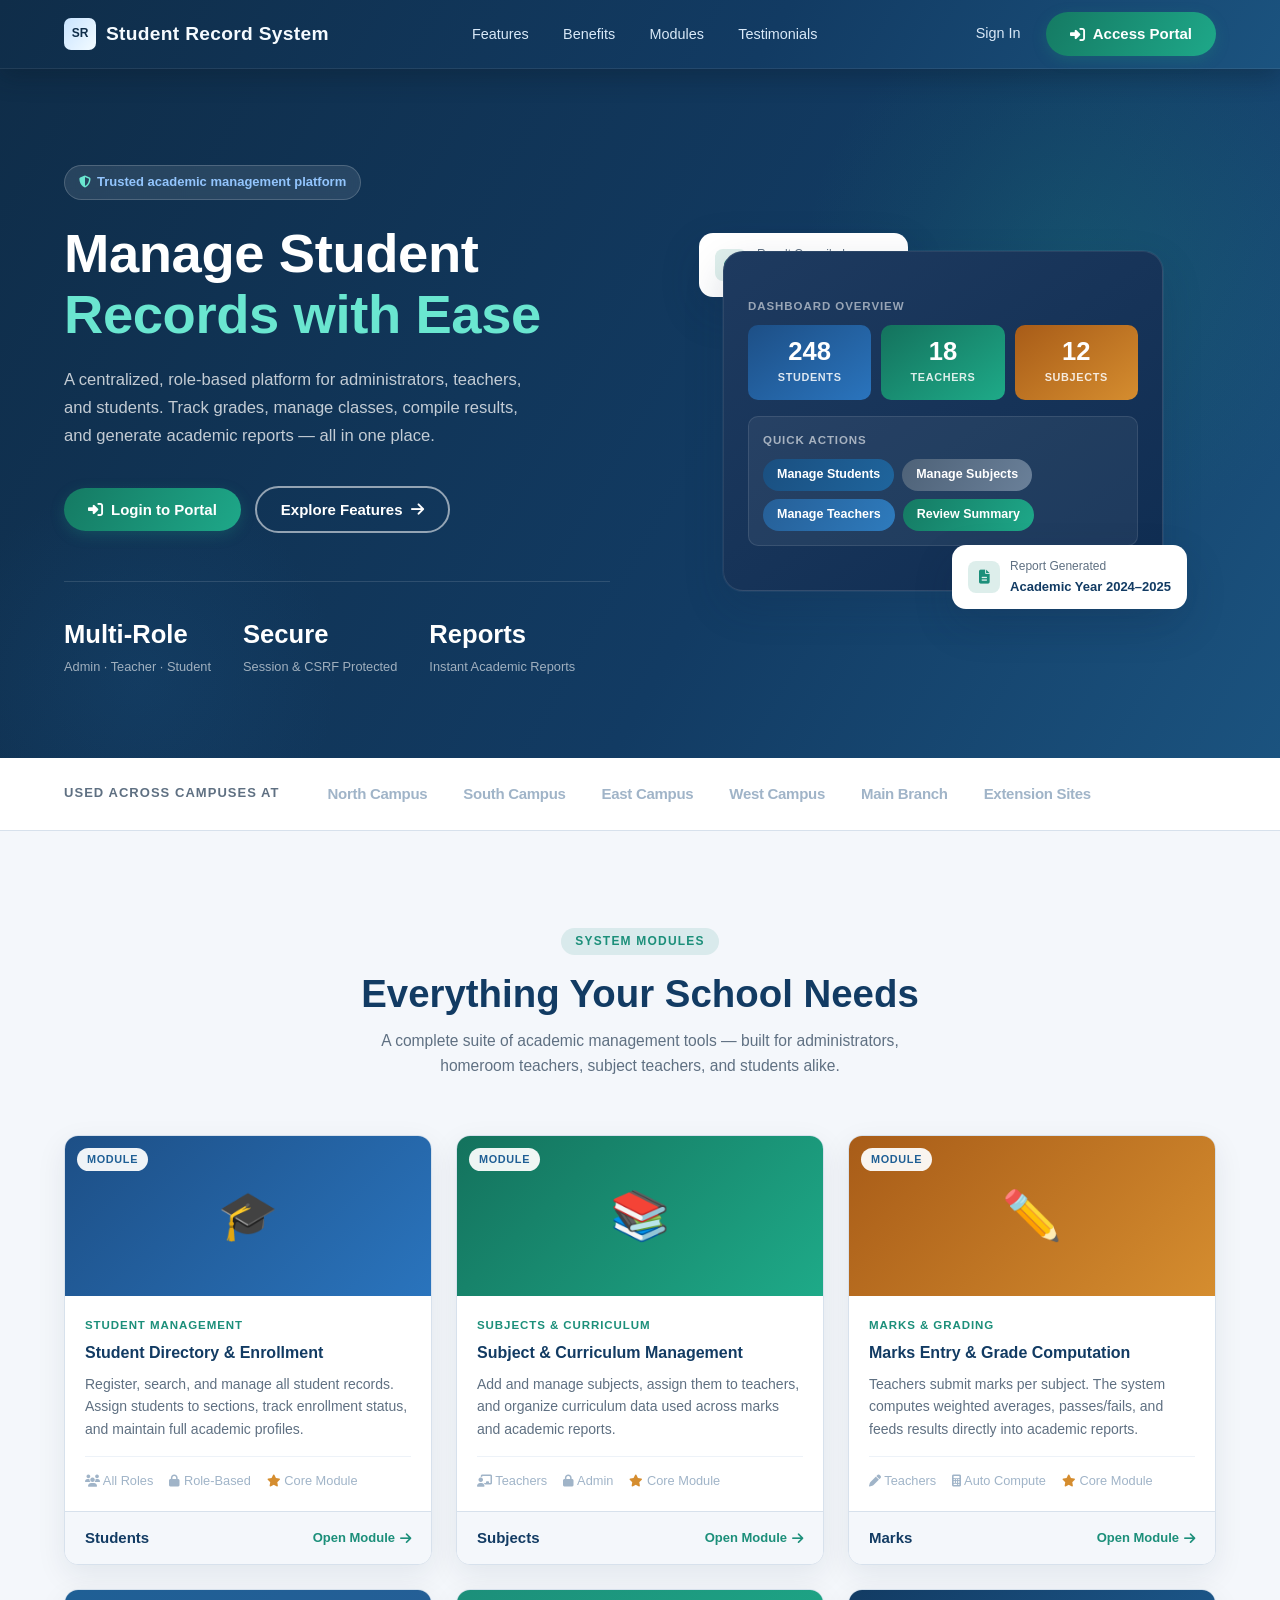
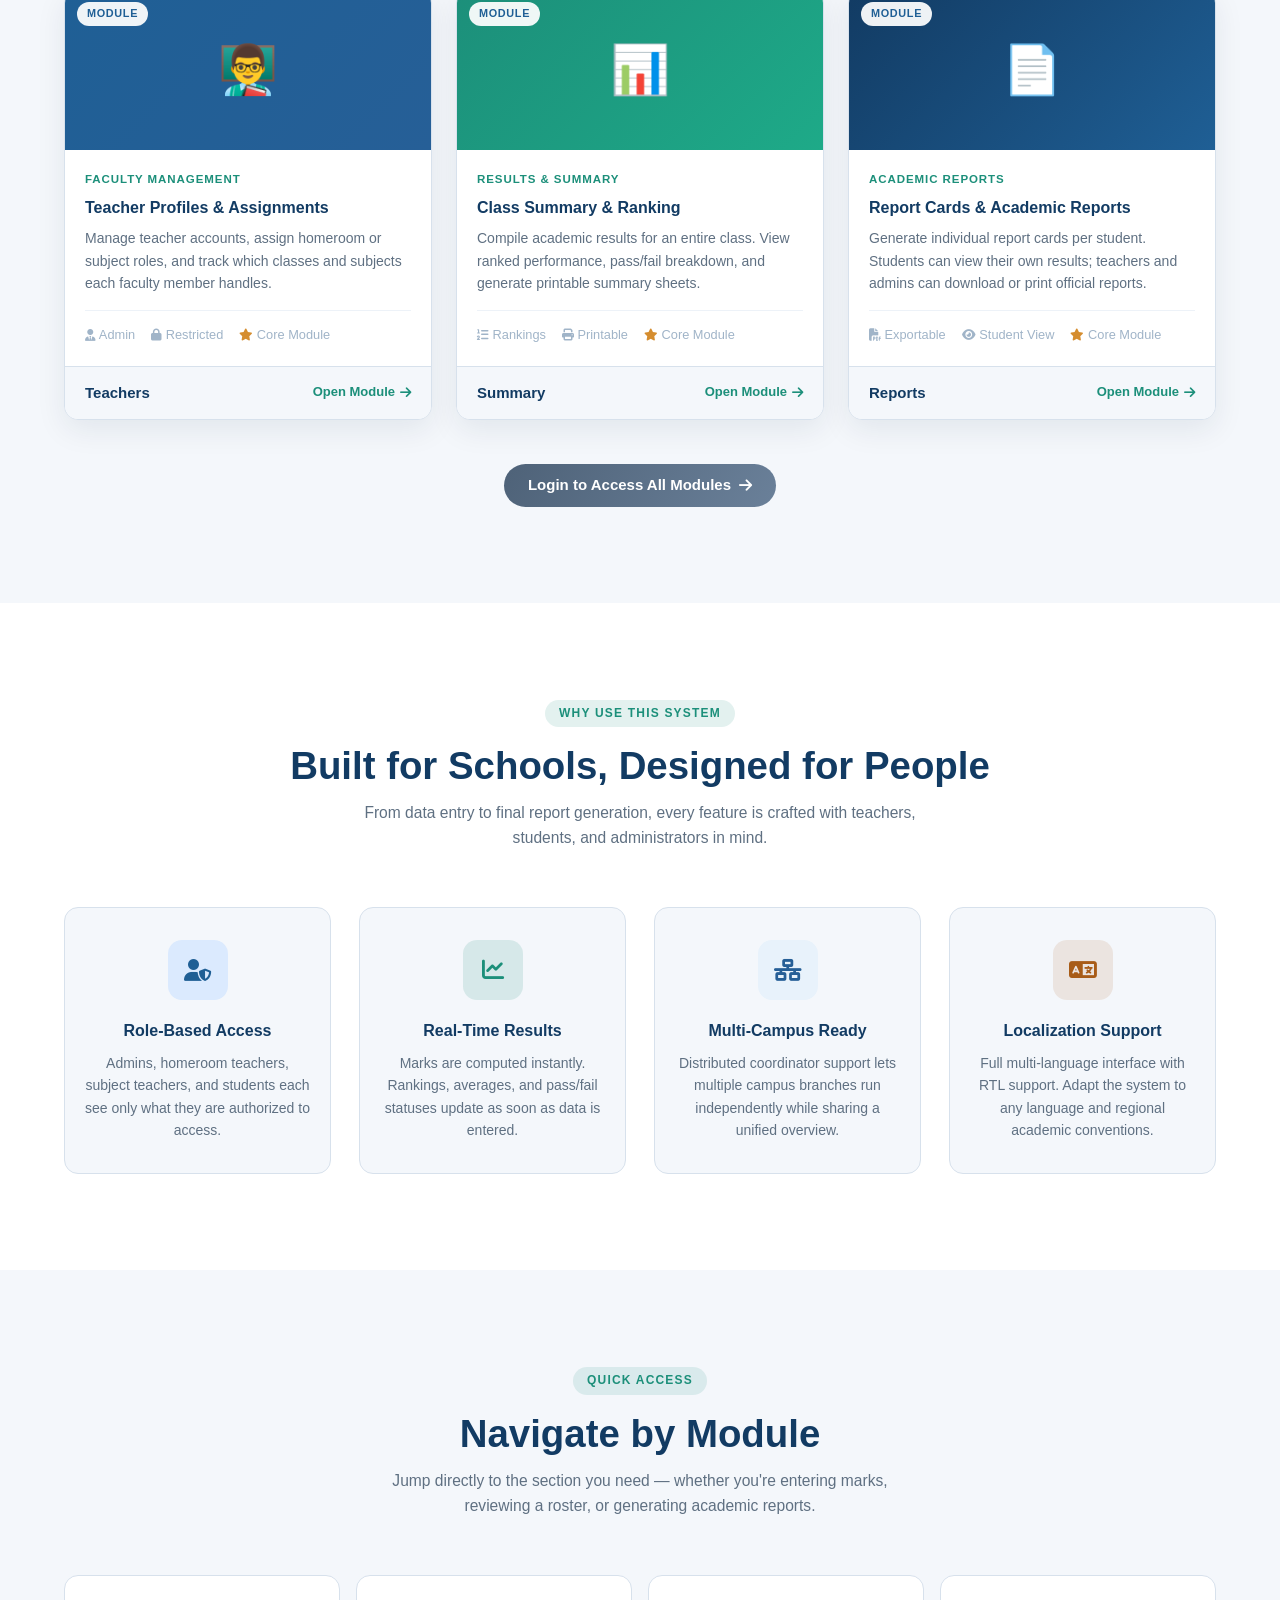
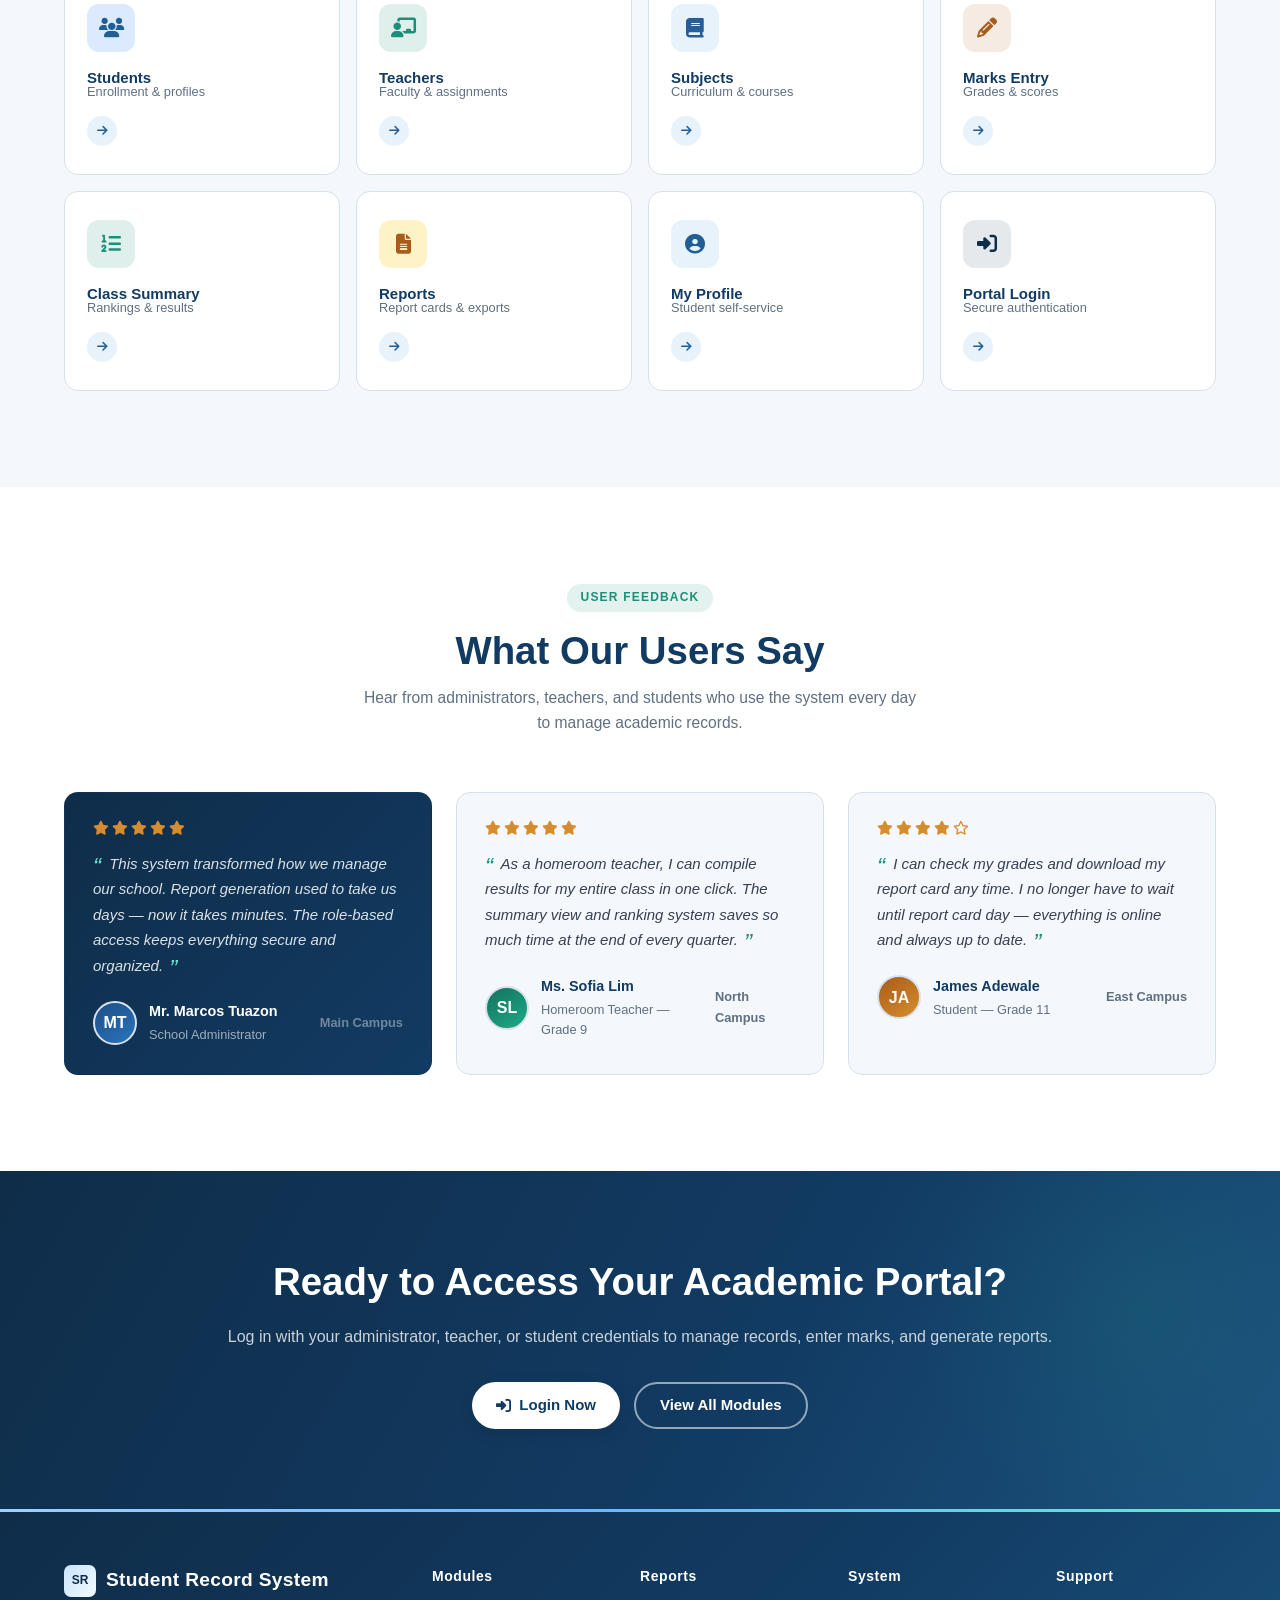
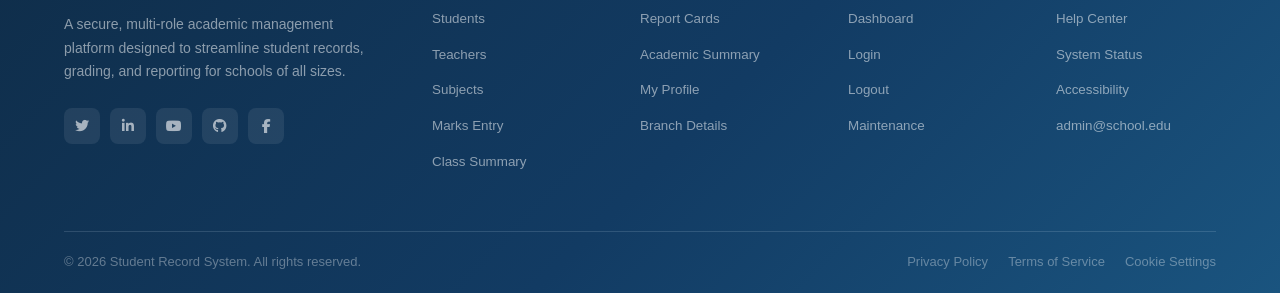
==== commit d3ed548d: "ui modify" ====
--- a/index.html
+++ b/index.html
@@ -199,24 +199,32 @@
        HERO SECTION
     ============================================= */
     .hero {
-      background-color: #0f2d49;
-      background-image:
-        linear-gradient(120deg, rgba(15, 45, 73, 0.88) 0%, rgba(18, 59, 99, 0.78) 55%, rgba(27, 83, 127, 0.72) 100%),
-        url("assets/images/classroom-hero-banner.png");
-      background-size: cover;
-      background-position: center;
-      background-repeat: no-repeat;
+      background: linear-gradient(120deg, #0f2d49 0%, #123b63 60%, #1b537f 100%);
       position: relative;
       overflow: hidden;
       padding: 96px 0 80px;
     }
+    .hero::before {
+      content: '';
+      position: absolute;
+      top: -80px; right: -80px;
+      width: 560px; height: 560px;
+      background: radial-gradient(circle, rgba(28,143,122,.2) 0%, transparent 70%);
+      border-radius: 50%;
+    }
+    .hero::after {
+      content: '';
+      position: absolute;
+      bottom: -120px; left: -60px;
+      width: 400px; height: 400px;
+      background: radial-gradient(circle, rgba(31,95,149,.18) 0%, transparent 70%);
+      border-radius: 50%;
+    }
     .hero-inner {
       display: grid;
-      grid-template-columns: 1fr;
-      align-items: center;
-      gap: 0;
-      max-width: 720px;
-      margin: 0 auto;
+      grid-template-columns: 1fr 1fr;
+      align-items: center;
+      gap: 60px;
       position: relative;
       z-index: 1;
     }
@@ -268,6 +276,127 @@
       font-size: .8rem;
       color: rgba(255,255,255,.6);
       margin-top: 2px;
+    }
+    /* Hero visual panel */
+    .hero-visual {
+      position: relative;
+      display: flex;
+      align-items: center;
+      justify-content: center;
+    }
+    .hero-card-wrap {
+      position: relative;
+      width: 100%;
+      max-width: 440px;
+    }
+    .hero-img-container {
+      position: relative;
+      border-radius: var(--radius-lg);
+      overflow: hidden;
+      background: linear-gradient(145deg, #1e3a5f 0%, #0f2d52 100%);
+      border: 1px solid rgba(255,255,255,.1);
+      box-shadow: var(--shadow-strong), 0 0 0 1px rgba(255,255,255,.05);
+      min-height: 340px;
+      display: flex;
+      flex-direction: column;
+      align-items: center;
+      justify-content: center;
+      padding: 32px 24px;
+      gap: 20px;
+    }
+    /* Dashboard preview cards inside hero */
+    .hero-dash-preview {
+      width: 100%;
+    }
+    .hero-stat-preview {
+      display: grid;
+      grid-template-columns: repeat(3, 1fr);
+      gap: 10px;
+      margin-bottom: 16px;
+    }
+    .hsp-card {
+      border-radius: 10px;
+      padding: 14px 12px;
+      text-align: center;
+      color: #fff;
+    }
+    .hsp-card.blue  { background: linear-gradient(145deg, #1d4f86, #2a74bd); }
+    .hsp-card.green { background: linear-gradient(145deg, #14725d, #1eaa88); }
+    .hsp-card.amber { background: linear-gradient(145deg, #a85c18, #d58d2f); }
+    .hsp-num {
+      font-size: 1.6rem;
+      font-weight: 800;
+      line-height: 1;
+    }
+    .hsp-lbl {
+      font-size: .68rem;
+      font-weight: 600;
+      text-transform: uppercase;
+      letter-spacing: .06em;
+      opacity: .85;
+      margin-top: 4px;
+    }
+    .hero-action-preview {
+      background: rgba(255,255,255,.06);
+      border: 1px solid rgba(255,255,255,.1);
+      border-radius: 10px;
+      padding: 14px;
+    }
+    .hap-title {
+      font-size: .72rem;
+      font-weight: 700;
+      text-transform: uppercase;
+      letter-spacing: .08em;
+      color: rgba(255,255,255,.6);
+      margin-bottom: 10px;
+    }
+    .hap-btns {
+      display: flex;
+      flex-wrap: wrap;
+      gap: 8px;
+    }
+    .hap-btn {
+      padding: 6px 14px;
+      border-radius: 999px;
+      font-size: .78rem;
+      font-weight: 600;
+      border: none;
+      cursor: default;
+      color: #fff;
+    }
+    .hap-btn.p { background: linear-gradient(120deg,#1a4f80,#1f659d); }
+    .hap-btn.s { background: linear-gradient(120deg,#4e6278,#6a8099); }
+    .hap-btn.i { background: linear-gradient(120deg,#265f97,#2e7bbd); }
+    .hap-btn.d { background: linear-gradient(120deg,#157a63,#1ea889); }
+    /* Floating badges on hero */
+    .hero-float {
+      position: absolute;
+      background: var(--surface);
+      border-radius: var(--radius-md);
+      padding: 12px 16px;
+      box-shadow: var(--shadow-strong);
+      display: flex;
+      align-items: center;
+      gap: 10px;
+      font-size: .8125rem;
+      font-weight: 600;
+      color: var(--primary);
+      animation: floatBadge 3s ease-in-out infinite;
+    }
+    .hero-float:nth-child(2) { animation-delay: 1.5s; }
+    .hero-float-icon {
+      width: 32px; height: 32px;
+      border-radius: 8px;
+      display: flex;
+      align-items: center;
+      justify-content: center;
+      font-size: .875rem;
+    }
+    .hero-float.top-left  { top: -18px; left: -24px; }
+    .hero-float.bottom-right { bottom: -18px; right: -24px; }
+    @keyframes floatBadge {
+      0%,100% { transform: translateY(0); }
+      50%      { transform: translateY(-8px); }
     }
 
     /* =============================================
@@ -609,15 +738,17 @@
     ============================================= */
     .cta-banner {
       padding: 80px 0;
-      background-color: #0f2d49;
-      background-image:
-        linear-gradient(120deg, rgba(15, 45, 73, 0.9) 0%, rgba(18, 59, 99, 0.82) 55%, rgba(27, 83, 127, 0.76) 100%),
-        url("assets/images/classroom-hero-banner.png");
-      background-size: cover;
-      background-position: center;
-      background-repeat: no-repeat;
+      background: linear-gradient(120deg, #0f2d49 0%, #123b63 60%, #1b537f 100%);
       position: relative;
       overflow: hidden;
+    }
+    .cta-banner::before {
+      content: '';
+      position: absolute;
+      top: -100px; right: -100px;
+      width: 480px; height: 480px;
+      background: radial-gradient(circle, rgba(28,143,122,.15) 0%, transparent 65%);
+      border-radius: 50%;
     }
     .cta-inner {
       text-align: center;
@@ -731,6 +862,8 @@
       .footer-brand { grid-column: 1 / -1; }
     }
     @media (max-width: 768px) {
+      .hero-inner { grid-template-columns: 1fr; }
+      .hero-visual { display: none; }
       .nav-links { display: none; }
       .hamburger { display: block; }
       .programs-grid,
@@ -765,8 +898,8 @@
       <li><a href="#testimonials">Testimonials</a></li>
     </ul>
     <div class="nav-actions">
-      <a href="sign-in.html" class="signin">Sign In</a>
-      <a href="sign-in.html" class="btn btn-accent">
+      <a href="student-record-system/auth/login_modern.php" class="signin">Sign In</a>
+      <a href="student-record-system/auth/login_modern.php" class="btn btn-accent">
         <i class="fas fa-sign-in-alt"></i> Access Portal
       </a>
     </div>
@@ -795,7 +928,7 @@
           academic reports — all in one place.
         </p>
         <div class="hero-actions">
-          <a href="sign-in.html" class="btn btn-accent">
+          <a href="student-record-system/auth/login_modern.php" class="btn btn-accent">
             <i class="fas fa-sign-in-alt"></i> Login to Portal
           </a>
           <a href="#programs" class="btn btn-outline-white">
@@ -814,6 +947,61 @@
           <div>
             <div class="hero-stat-val">Reports</div>
             <div class="hero-stat-lbl">Instant Academic Reports</div>
+          </div>
+        </div>
+      </div>
+
+      <!-- Right: Dashboard Preview Visual -->
+      <div class="hero-visual">
+        <div class="hero-card-wrap">
+          <!-- Floating badge top-left -->
+          <div class="hero-float top-left">
+            <div class="hero-float-icon icon-green"><i class="fas fa-check-circle"></i></div>
+            <div>
+              <div style="font-size:.75rem;color:var(--text-muted);font-weight:500;">Result Compiled</div>
+              <div>Grade 10 — Section A</div>
+            </div>
+          </div>
+
+          <!-- Main hero visual: dashboard preview -->
+          <div class="hero-img-container">
+            <div class="hero-dash-preview">
+              <div style="font-size:.72rem;font-weight:700;text-transform:uppercase;letter-spacing:.08em;color:rgba(255,255,255,.55);margin-bottom:10px;">
+                Dashboard Overview
+              </div>
+              <div class="hero-stat-preview">
+                <div class="hsp-card blue">
+                  <div class="hsp-num">248</div>
+                  <div class="hsp-lbl">Students</div>
+                </div>
+                <div class="hsp-card green">
+                  <div class="hsp-num">18</div>
+                  <div class="hsp-lbl">Teachers</div>
+                </div>
+                <div class="hsp-card amber">
+                  <div class="hsp-num">12</div>
+                  <div class="hsp-lbl">Subjects</div>
+                </div>
+              </div>
+              <div class="hero-action-preview">
+                <div class="hap-title">Quick Actions</div>
+                <div class="hap-btns">
+                  <span class="hap-btn p">Manage Students</span>
+                  <span class="hap-btn s">Manage Subjects</span>
+                  <span class="hap-btn i">Manage Teachers</span>
+                  <span class="hap-btn d">Review Summary</span>
+                </div>
+              </div>
+            </div>
+          </div>
+
+          <!-- Floating badge bottom-right -->
+          <div class="hero-float bottom-right">
+            <div class="hero-float-icon" style="background:rgba(28,143,122,.15);color:#1c8f7a;"><i class="fas fa-file-alt"></i></div>
+            <div>
+              <div style="font-size:.75rem;color:var(--text-muted);font-weight:500;">Report Generated</div>
+              <div>Academic Year 2024–2025</div>
+            </div>
           </div>
         </div>
       </div>
@@ -990,7 +1178,7 @@
     </div>
 
     <div style="text-align:center;margin-top:44px;">
-      <a href="sign-in.html" class="btn btn-secondary">
+      <a href="student-record-system/auth/login_modern.php" class="btn btn-secondary">
         Login to Access All Modules <i class="fas fa-arrow-right"></i>
       </a>
     </div>
@@ -1125,7 +1313,7 @@
         </div>
         <div class="cat-arrow"><i class="fas fa-arrow-right"></i></div>
       </div>
-      <div class="cat-card" onclick="location.href='sign-in.html'">
+      <div class="cat-card" onclick="location.href='student-record-system/auth/login_modern.php'">
         <div class="cat-icon" style="background:rgba(15,45,73,.1);color:#0f2d49;"><i class="fas fa-sign-in-alt"></i></div>
         <div>
           <div class="cat-title">Portal Login</div>
@@ -1234,7 +1422,7 @@
         manage records, enter marks, and generate reports.
       </p>
       <div class="cta-actions">
-        <a href="sign-in.html" class="btn btn-white">
+        <a href="student-record-system/auth/login_modern.php" class="btn btn-white">
           <i class="fas fa-sign-in-alt"></i> Login Now
         </a>
         <a href="#programs" class="btn btn-outline-white">
@@ -1298,7 +1486,7 @@
         <h4>System</h4>
         <ul>
           <li><a href="student-record-system/index.php">Dashboard</a></li>
-          <li><a href="sign-in.html">Login</a></li>
+          <li><a href="student-record-system/auth/login_modern.php">Login</a></li>
           <li><a href="student-record-system/auth/logout.php">Logout</a></li>
           <li><a href="student-record-system/maintenance.php">Maintenance</a></li>
         </ul>
@@ -1327,15 +1515,8 @@
   </div>
 </footer>
 
+<!-- Minimal JS for mobile menu toggle -->
 <script>
-  (function () {
-    var p = new URLSearchParams(window.location.search);
-    if (p.has('login_error') || p.get('logged_out') === '1' || p.get('timeout') === '1' || p.get('auth_required') === '1') {
-      window.location.replace('sign-in.html' + window.location.search);
-    }
-  })();
-
-  // Mobile menu toggle
   const hamburger = document.querySelector('.hamburger');
   const navLinks  = document.querySelector('.nav-links');
   hamburger.addEventListener('click', () => {
@@ -1344,24 +1525,6 @@
       ? ''
       : 'display:flex;flex-direction:column;position:absolute;top:68px;left:0;right:0;background:#123b63;padding:16px 24px;border-bottom:1px solid rgba(255,255,255,.1);box-shadow:0 8px 24px rgba(8,24,38,.32);gap:2px;z-index:999;';
   });
-
-  // Close mobile menu when a nav link is clicked
-  navLinks.querySelectorAll('a').forEach(a => {
-    a.addEventListener('click', () => { navLinks.style.cssText = ''; });
-  });
-
-  // Smooth scroll offset for sticky header
-  document.querySelectorAll('a[href^="#"]').forEach(anchor => {
-    anchor.addEventListener('click', function(e) {
-      const target = document.querySelector(this.getAttribute('href'));
-      if (target) {
-        e.preventDefault();
-        const offset = 80;
-        const top = target.getBoundingClientRect().top + window.scrollY - offset;
-        window.scrollTo({ top, behavior: 'smooth' });
-      }
-    });
-  });
 </script>
 
 </body>
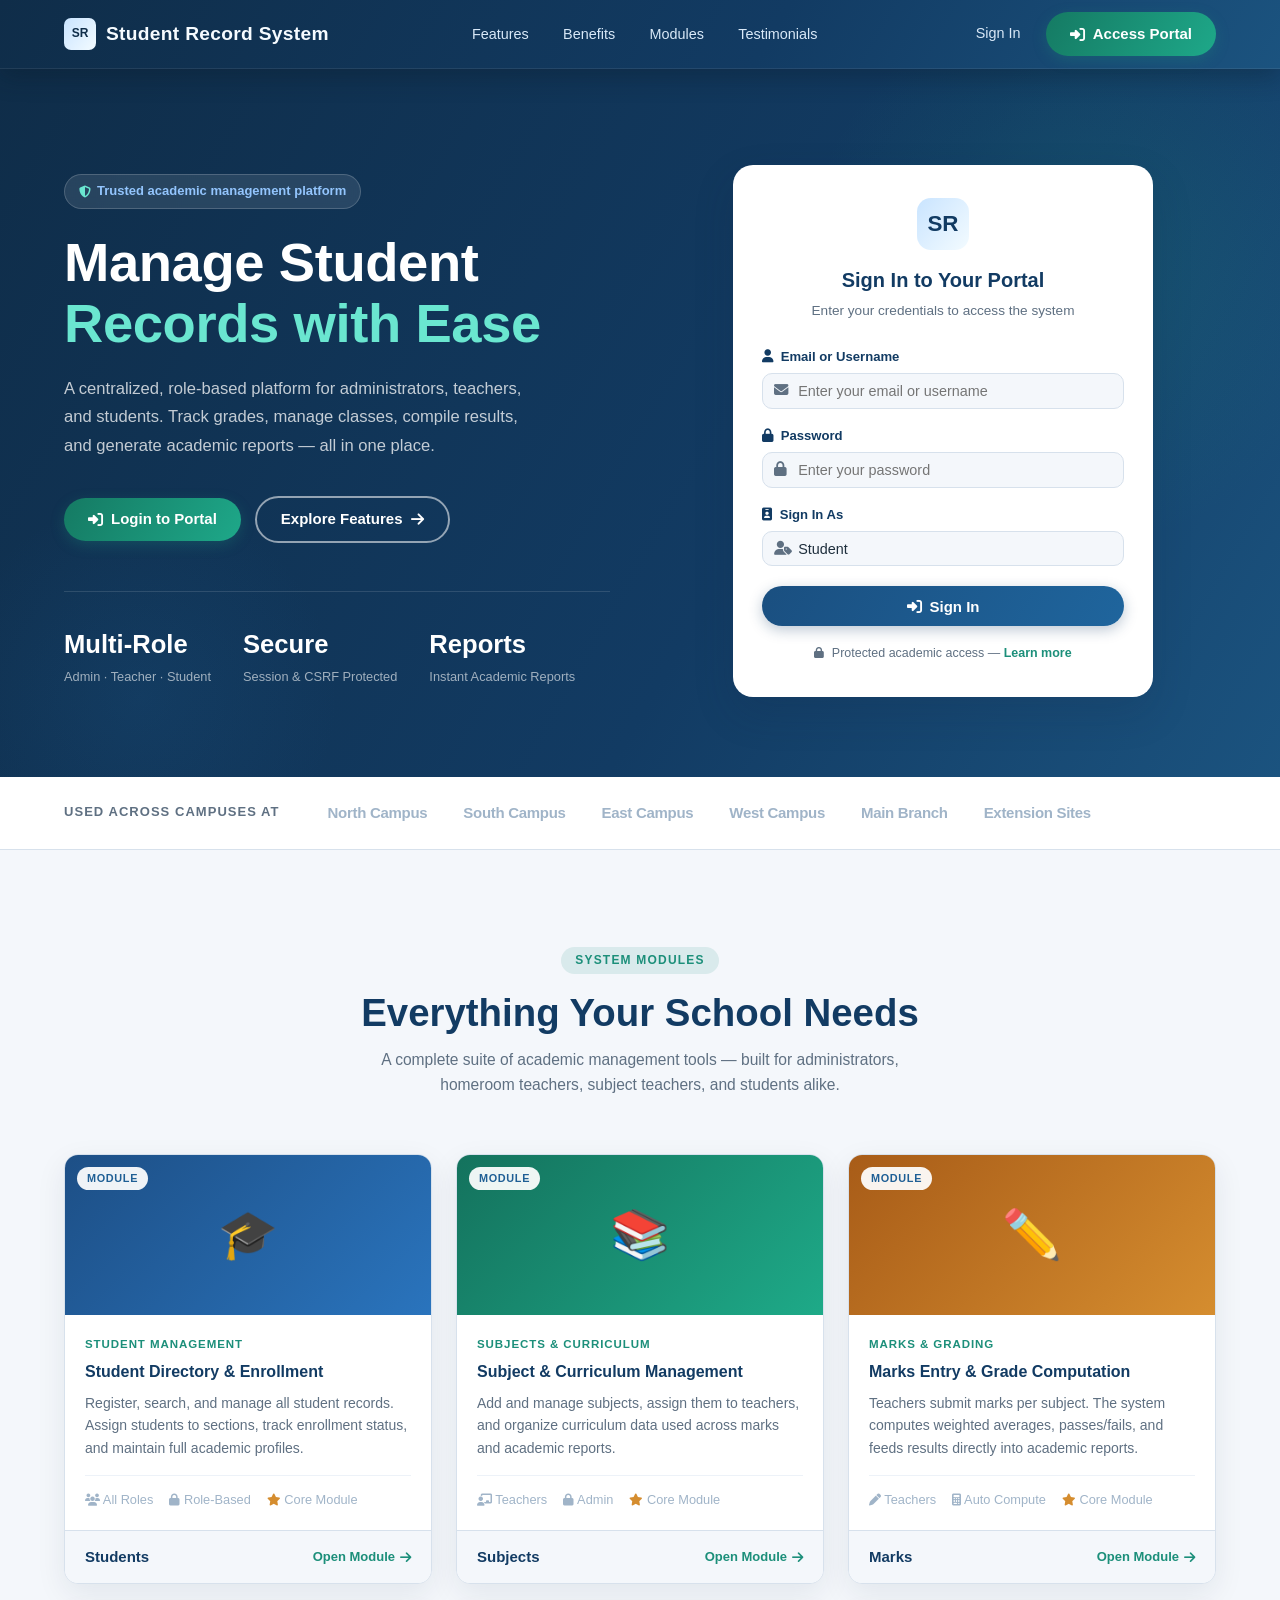
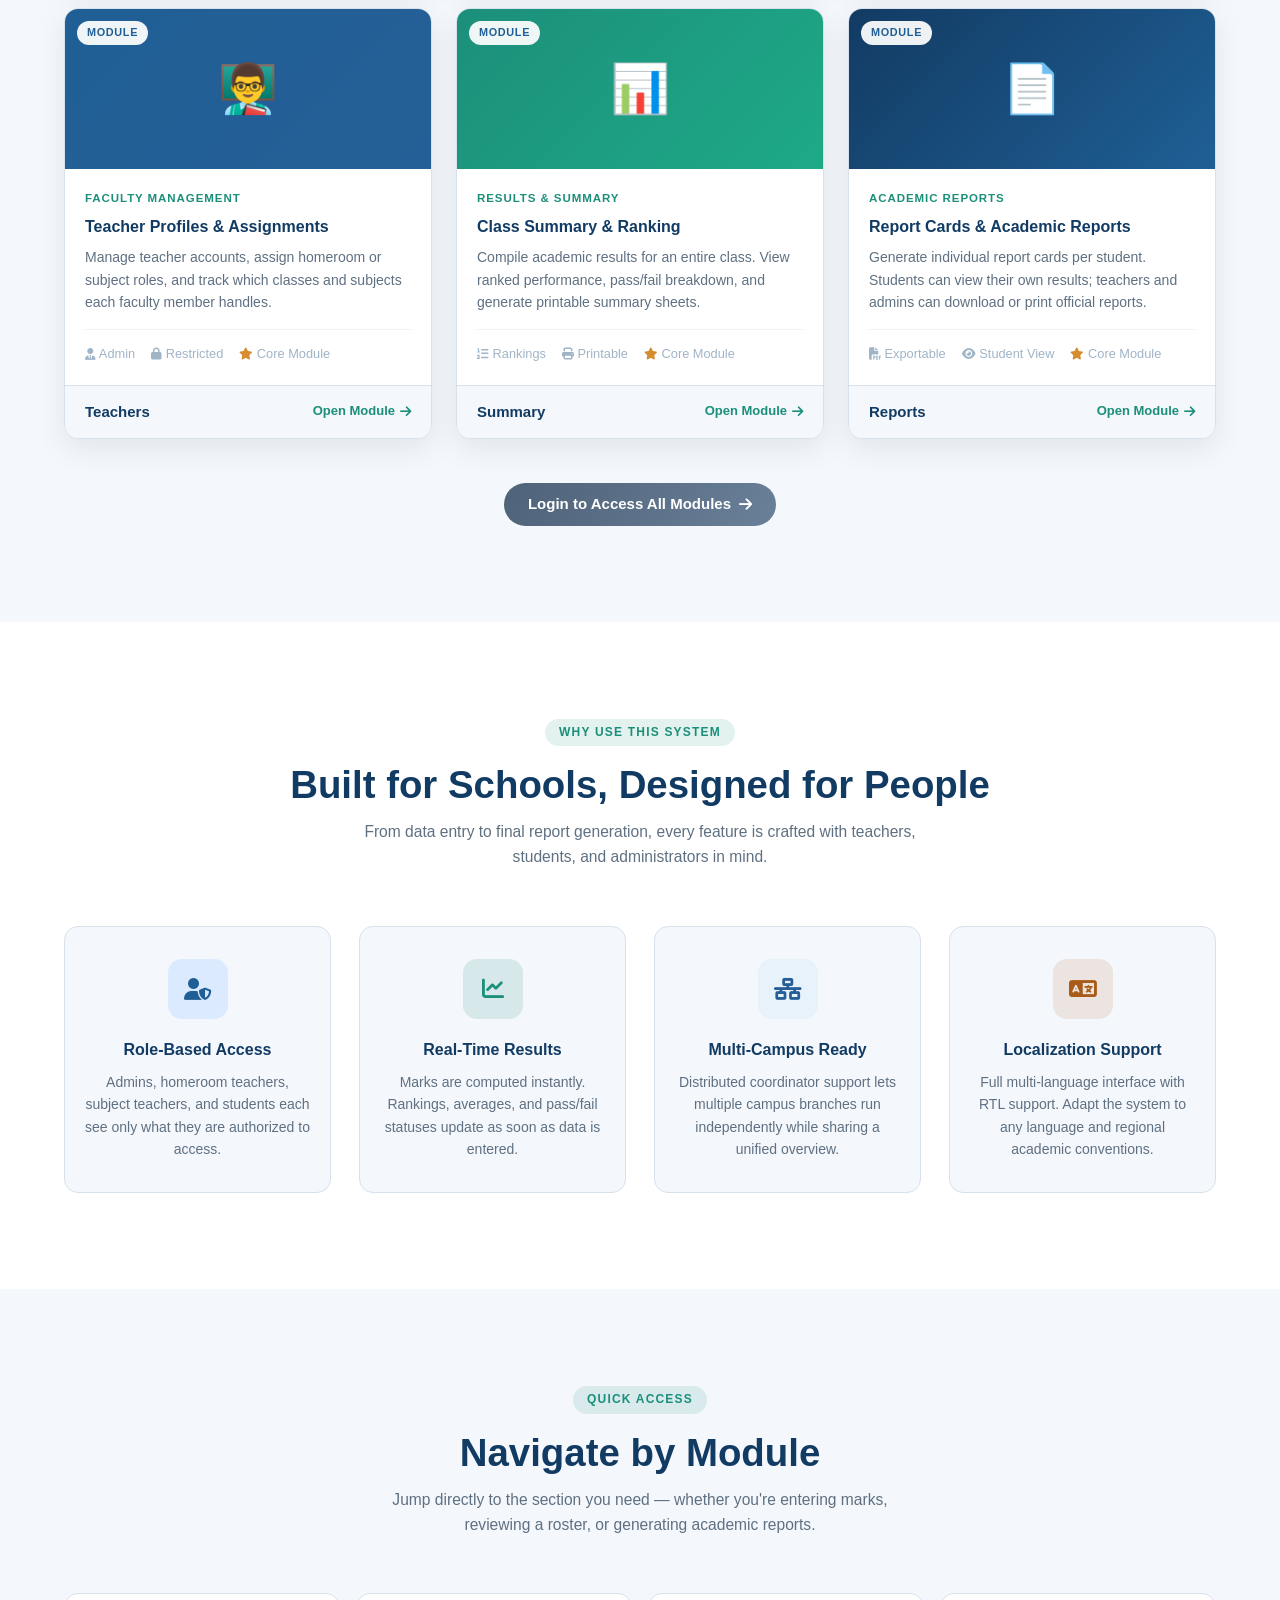
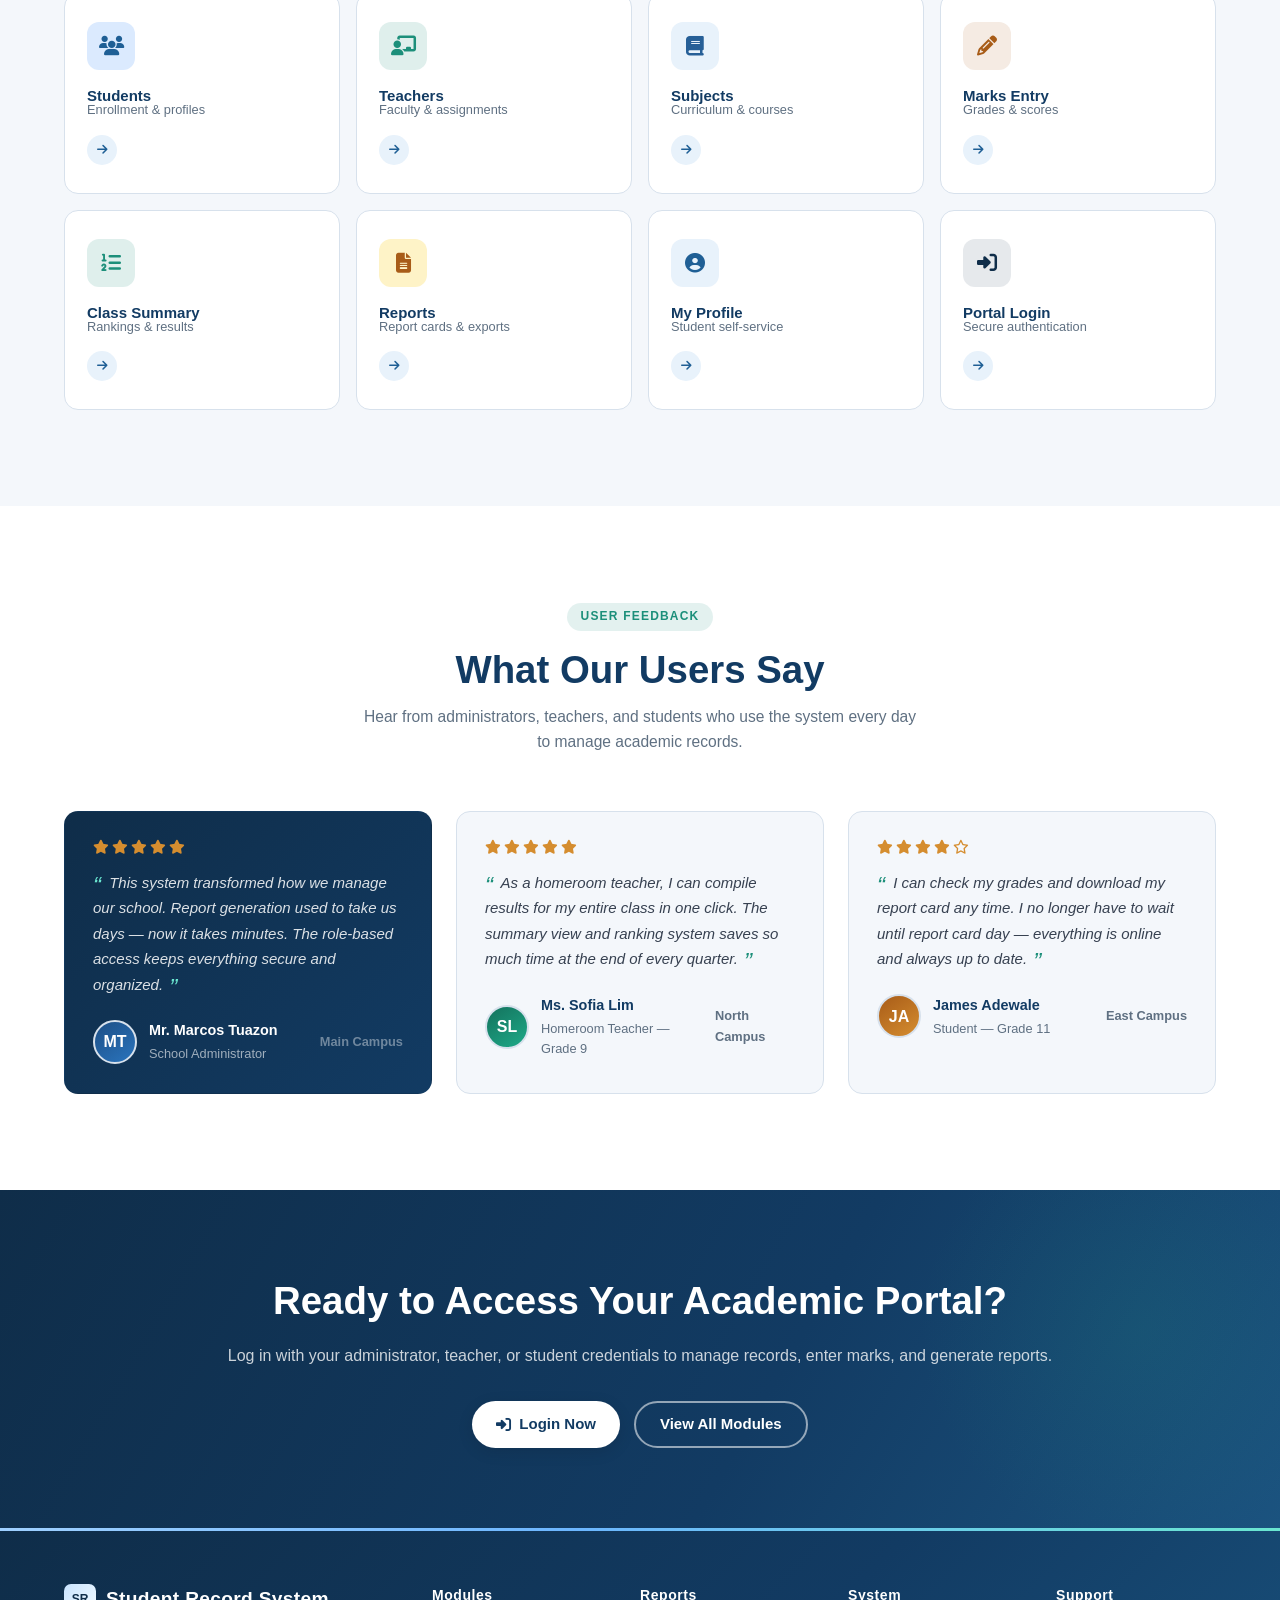
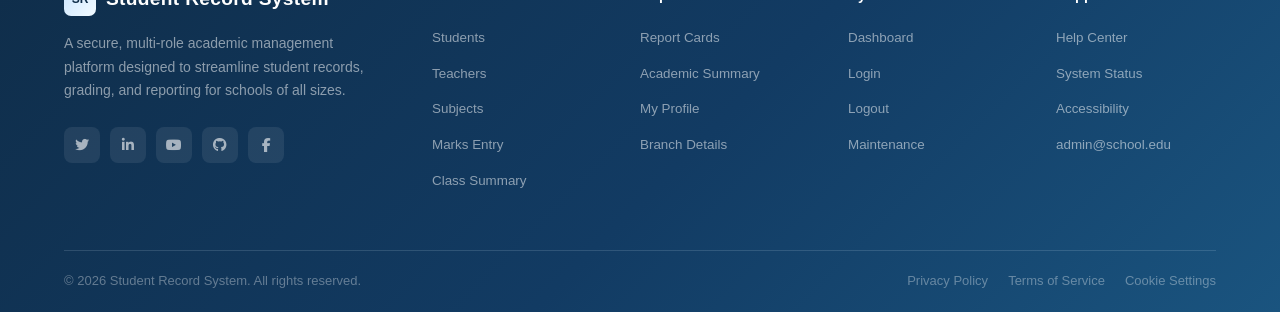
==== commit 7176a660: "UI" ====
--- a/index.html
+++ b/index.html
@@ -851,6 +851,136 @@
     .footer-bottom-links a:hover { color: rgba(255,255,255,.7); }
 
     /* =============================================
+       LOGIN FORM CARD
+    ============================================= */
+    .login-card {
+      background: var(--surface);
+      border-radius: var(--radius-lg);
+      padding: 32px 28px;
+      box-shadow: var(--shadow-strong);
+      border: 1px solid rgba(255,255,255,.12);
+      width: 100%;
+      max-width: 420px;
+    }
+    .login-card-header {
+      text-align: center;
+      margin-bottom: 24px;
+    }
+    .login-card-icon {
+      width: 52px; height: 52px;
+      background: linear-gradient(130deg, #c9e4ff 0%, #f3fbff 100%);
+      border-radius: 14px;
+      display: flex;
+      align-items: center;
+      justify-content: center;
+      margin: 0 auto 14px;
+      color: var(--primary);
+      font-size: 1.4rem;
+      font-weight: 800;
+    }
+    .login-card-title {
+      font-size: 1.25rem;
+      font-weight: 800;
+      color: var(--primary);
+      margin-bottom: 4px;
+    }
+    .login-card-sub {
+      font-size: .85rem;
+      color: var(--text-muted);
+    }
+    .login-field {
+      margin-bottom: 16px;
+    }
+    .login-field label {
+      display: block;
+      font-size: .82rem;
+      font-weight: 600;
+      color: var(--primary);
+      margin-bottom: 6px;
+    }
+    .login-field-shell {
+      position: relative;
+      display: flex;
+      align-items: center;
+    }
+    .login-field-icon {
+      position: absolute;
+      left: 12px;
+      color: var(--text-muted);
+      font-size: .9rem;
+      pointer-events: none;
+    }
+    .login-field input,
+    .login-field select {
+      width: 100%;
+      padding: .56rem .75rem .56rem 2.2rem;
+      border: 1px solid var(--border);
+      border-radius: 10px;
+      font-family: inherit;
+      font-size: .9rem;
+      color: var(--text);
+      background: var(--surface-muted);
+      outline: none;
+      transition: border-color var(--transition), box-shadow var(--transition);
+      appearance: none;
+      -webkit-appearance: none;
+    }
+    .login-field input:focus,
+    .login-field select:focus {
+      border-color: var(--primary-2);
+      box-shadow: 0 0 0 3px rgba(31,95,149,.12);
+      background: var(--surface);
+    }
+    .login-field select { cursor: pointer; }
+    .login-submit {
+      width: 100%;
+      padding: .7rem 1.5rem;
+      border-radius: 999px;
+      background: linear-gradient(120deg, #1a4f80 0%, #1f659d 100%);
+      color: #fff;
+      font-family: inherit;
+      font-size: .9375rem;
+      font-weight: 700;
+      border: none;
+      cursor: pointer;
+      display: flex;
+      align-items: center;
+      justify-content: center;
+      gap: 8px;
+      margin-top: 20px;
+      box-shadow: 0 4px 14px rgba(18,59,99,.28);
+      transition: transform var(--transition), box-shadow var(--transition);
+    }
+    .login-submit:hover {
+      transform: translateY(-2px);
+      box-shadow: 0 8px 22px rgba(18,59,99,.40);
+    }
+    .login-divider {
+      text-align: center;
+      font-size: .78rem;
+      color: var(--text-muted);
+      margin-top: 18px;
+    }
+    .login-divider a {
+      color: var(--accent);
+      text-decoration: none;
+      font-weight: 600;
+    }
+    .login-divider a:hover { text-decoration: underline; }
+    .login-error {
+      background: rgba(193,57,57,.1);
+      border: 1px solid rgba(193,57,57,.25);
+      color: #a03232;
+      border-radius: 8px;
+      padding: 10px 14px;
+      font-size: .84rem;
+      margin-bottom: 16px;
+      display: flex;
+      align-items: center;
+      gap: 8px;
+    }
+
+    /* =============================================
        RESPONSIVE
     ============================================= */
     @media (max-width: 1024px) {
@@ -863,7 +993,8 @@
     }
     @media (max-width: 768px) {
       .hero-inner { grid-template-columns: 1fr; }
-      .hero-visual { display: none; }
+      .hero-visual { display: flex; justify-content: center; }
+      .login-card { max-width: 100%; }
       .nav-links { display: none; }
       .hamburger { display: block; }
       .programs-grid,
@@ -898,8 +1029,8 @@
       <li><a href="#testimonials">Testimonials</a></li>
     </ul>
     <div class="nav-actions">
-      <a href="student-record-system/auth/login_modern.php" class="signin">Sign In</a>
-      <a href="student-record-system/auth/login_modern.php" class="btn btn-accent">
+      <a href="#hero-login" class="signin">Sign In</a>
+      <a href="#hero-login" class="btn btn-accent">
         <i class="fas fa-sign-in-alt"></i> Access Portal
       </a>
     </div>
@@ -928,7 +1059,7 @@
           academic reports — all in one place.
         </p>
         <div class="hero-actions">
-          <a href="student-record-system/auth/login_modern.php" class="btn btn-accent">
+          <a href="#hero-login" class="btn btn-accent">
             <i class="fas fa-sign-in-alt"></i> Login to Portal
           </a>
           <a href="#programs" class="btn btn-outline-white">
@@ -951,57 +1082,58 @@
         </div>
       </div>
 
-      <!-- Right: Dashboard Preview Visual -->
-      <div class="hero-visual">
-        <div class="hero-card-wrap">
-          <!-- Floating badge top-left -->
-          <div class="hero-float top-left">
-            <div class="hero-float-icon icon-green"><i class="fas fa-check-circle"></i></div>
-            <div>
-              <div style="font-size:.75rem;color:var(--text-muted);font-weight:500;">Result Compiled</div>
-              <div>Grade 10 — Section A</div>
-            </div>
+      <!-- Right: Login Form -->
+      <div class="hero-visual" id="hero-login">
+        <div class="login-card">
+          <div class="login-card-header">
+            <div class="login-card-icon">SR</div>
+            <div class="login-card-title">Sign In to Your Portal</div>
+            <div class="login-card-sub">Enter your credentials to access the system</div>
           </div>
 
-          <!-- Main hero visual: dashboard preview -->
-          <div class="hero-img-container">
-            <div class="hero-dash-preview">
-              <div style="font-size:.72rem;font-weight:700;text-transform:uppercase;letter-spacing:.08em;color:rgba(255,255,255,.55);margin-bottom:10px;">
-                Dashboard Overview
-              </div>
-              <div class="hero-stat-preview">
-                <div class="hsp-card blue">
-                  <div class="hsp-num">248</div>
-                  <div class="hsp-lbl">Students</div>
-                </div>
-                <div class="hsp-card green">
-                  <div class="hsp-num">18</div>
-                  <div class="hsp-lbl">Teachers</div>
-                </div>
-                <div class="hsp-card amber">
-                  <div class="hsp-num">12</div>
-                  <div class="hsp-lbl">Subjects</div>
-                </div>
-              </div>
-              <div class="hero-action-preview">
-                <div class="hap-title">Quick Actions</div>
-                <div class="hap-btns">
-                  <span class="hap-btn p">Manage Students</span>
-                  <span class="hap-btn s">Manage Subjects</span>
-                  <span class="hap-btn i">Manage Teachers</span>
-                  <span class="hap-btn d">Review Summary</span>
-                </div>
+          <form method="POST" action="student-record-system/auth/login.php">
+            <div class="login-field">
+              <label for="lf-email"><i class="fas fa-user" style="margin-right:4px;"></i> Email or Username</label>
+              <div class="login-field-shell">
+                <span class="login-field-icon"><i class="fas fa-envelope"></i></span>
+                <input type="text" id="lf-email" name="email"
+                       placeholder="Enter your email or username"
+                       autocomplete="username" required />
               </div>
             </div>
-          </div>
-
-          <!-- Floating badge bottom-right -->
-          <div class="hero-float bottom-right">
-            <div class="hero-float-icon" style="background:rgba(28,143,122,.15);color:#1c8f7a;"><i class="fas fa-file-alt"></i></div>
-            <div>
-              <div style="font-size:.75rem;color:var(--text-muted);font-weight:500;">Report Generated</div>
-              <div>Academic Year 2024–2025</div>
+
+            <div class="login-field">
+              <label for="lf-password"><i class="fas fa-lock" style="margin-right:4px;"></i> Password</label>
+              <div class="login-field-shell">
+                <span class="login-field-icon"><i class="fas fa-lock"></i></span>
+                <input type="password" id="lf-password" name="password"
+                       placeholder="Enter your password"
+                       autocomplete="current-password" required />
+              </div>
             </div>
+
+            <div class="login-field">
+              <label for="lf-role"><i class="fas fa-id-badge" style="margin-right:4px;"></i> Sign In As</label>
+              <div class="login-field-shell">
+                <span class="login-field-icon"><i class="fas fa-user-tag"></i></span>
+                <select id="lf-role" name="role" required>
+                  <option value="main_admin">Super Admin</option>
+                  <option value="branch_admin">Branch Admin</option>
+                  <option value="teacher">Teacher</option>
+                  <option value="student" selected>Student</option>
+                </select>
+              </div>
+            </div>
+
+            <button type="submit" class="login-submit">
+              <i class="fas fa-sign-in-alt"></i> Sign In
+            </button>
+          </form>
+
+          <div class="login-divider">
+            <i class="fas fa-lock" style="margin-right:4px;font-size:.7rem;"></i>
+            Protected academic access &mdash;
+            <a href="#programs">Learn more</a>
           </div>
         </div>
       </div>
@@ -1422,7 +1554,7 @@
         manage records, enter marks, and generate reports.
       </p>
       <div class="cta-actions">
-        <a href="student-record-system/auth/login_modern.php" class="btn btn-white">
+        <a href="#hero-login" class="btn btn-white">
           <i class="fas fa-sign-in-alt"></i> Login Now
         </a>
         <a href="#programs" class="btn btn-outline-white">
@@ -1515,8 +1647,8 @@
   </div>
 </footer>
 
-<!-- Minimal JS for mobile menu toggle -->
 <script>
+  // Mobile menu toggle
   const hamburger = document.querySelector('.hamburger');
   const navLinks  = document.querySelector('.nav-links');
   hamburger.addEventListener('click', () => {
@@ -1525,6 +1657,24 @@
       ? ''
       : 'display:flex;flex-direction:column;position:absolute;top:68px;left:0;right:0;background:#123b63;padding:16px 24px;border-bottom:1px solid rgba(255,255,255,.1);box-shadow:0 8px 24px rgba(8,24,38,.32);gap:2px;z-index:999;';
   });
+
+  // Close mobile menu when a nav link is clicked
+  navLinks.querySelectorAll('a').forEach(a => {
+    a.addEventListener('click', () => { navLinks.style.cssText = ''; });
+  });
+
+  // Smooth scroll offset for sticky header
+  document.querySelectorAll('a[href^="#"]').forEach(anchor => {
+    anchor.addEventListener('click', function(e) {
+      const target = document.querySelector(this.getAttribute('href'));
+      if (target) {
+        e.preventDefault();
+        const offset = 80;
+        const top = target.getBoundingClientRect().top + window.scrollY - offset;
+        window.scrollTo({ top, behavior: 'smooth' });
+      }
+    });
+  });
 </script>
 
 </body>
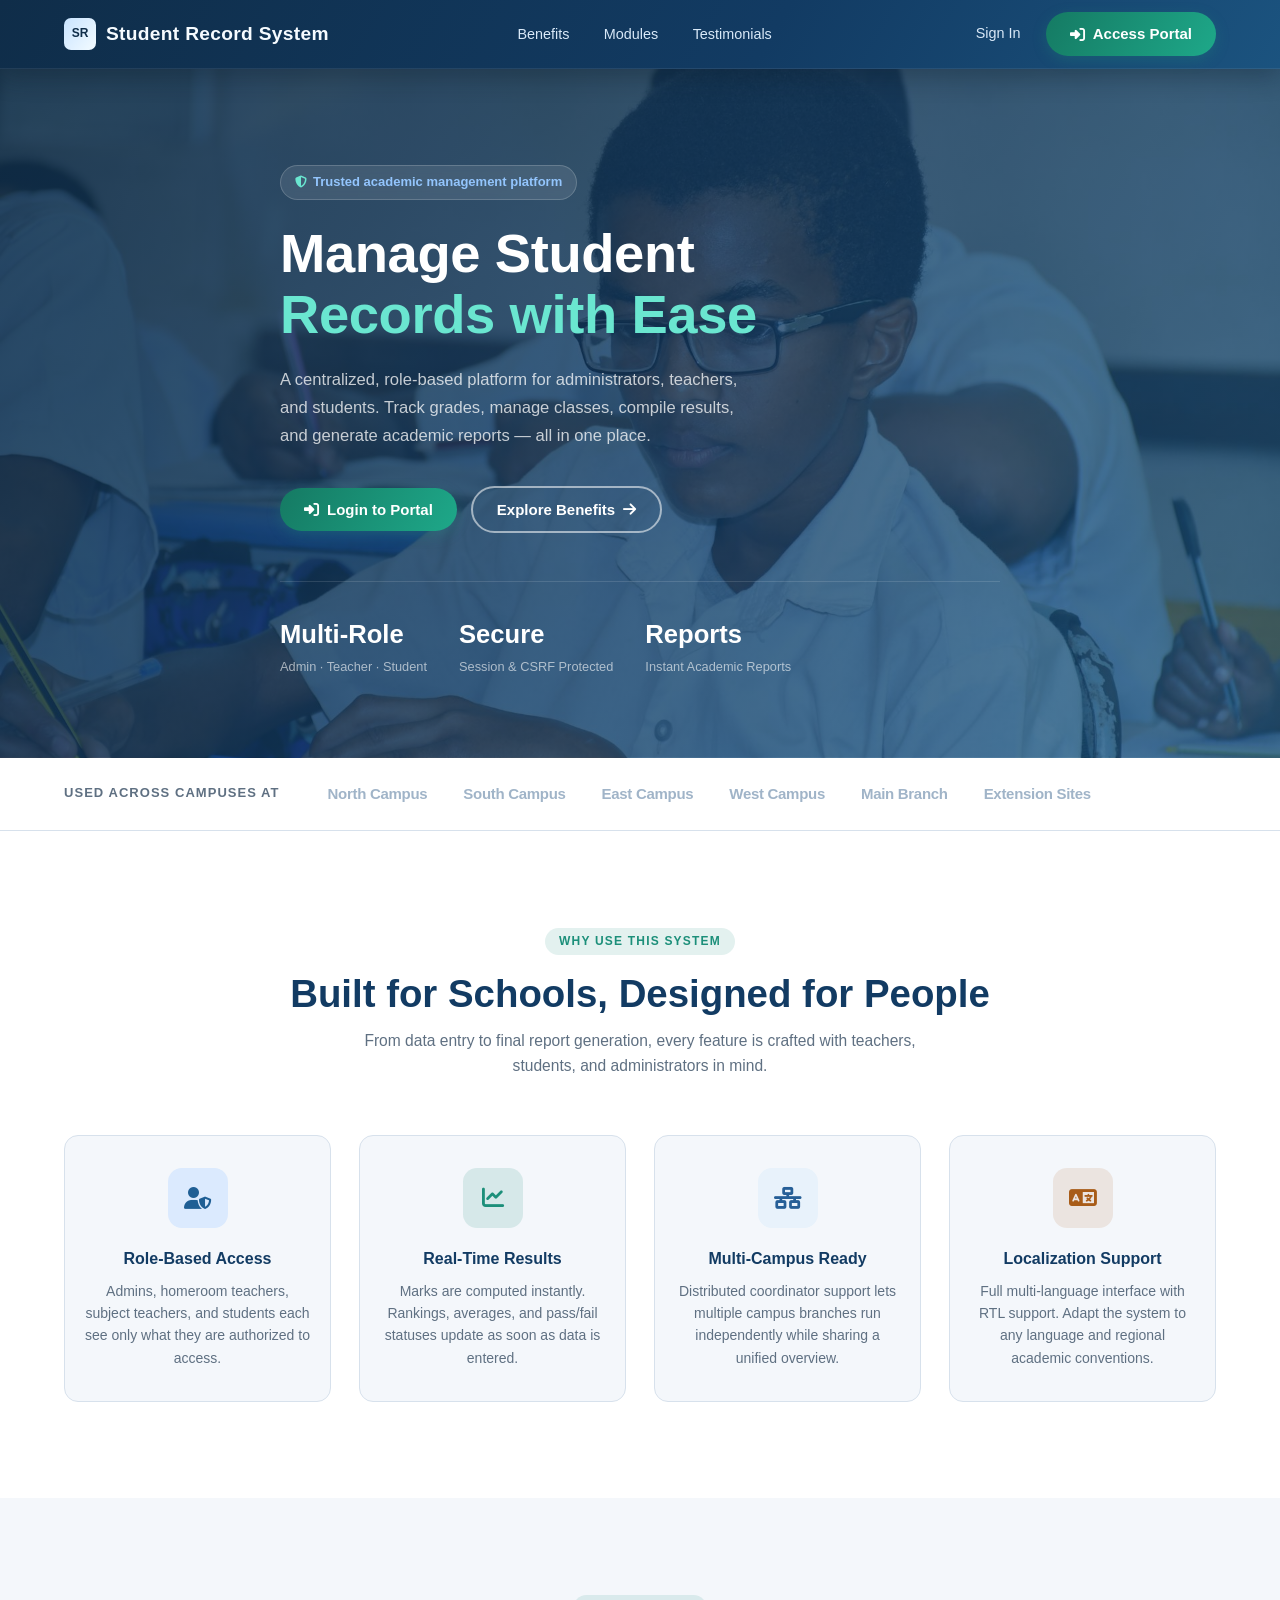
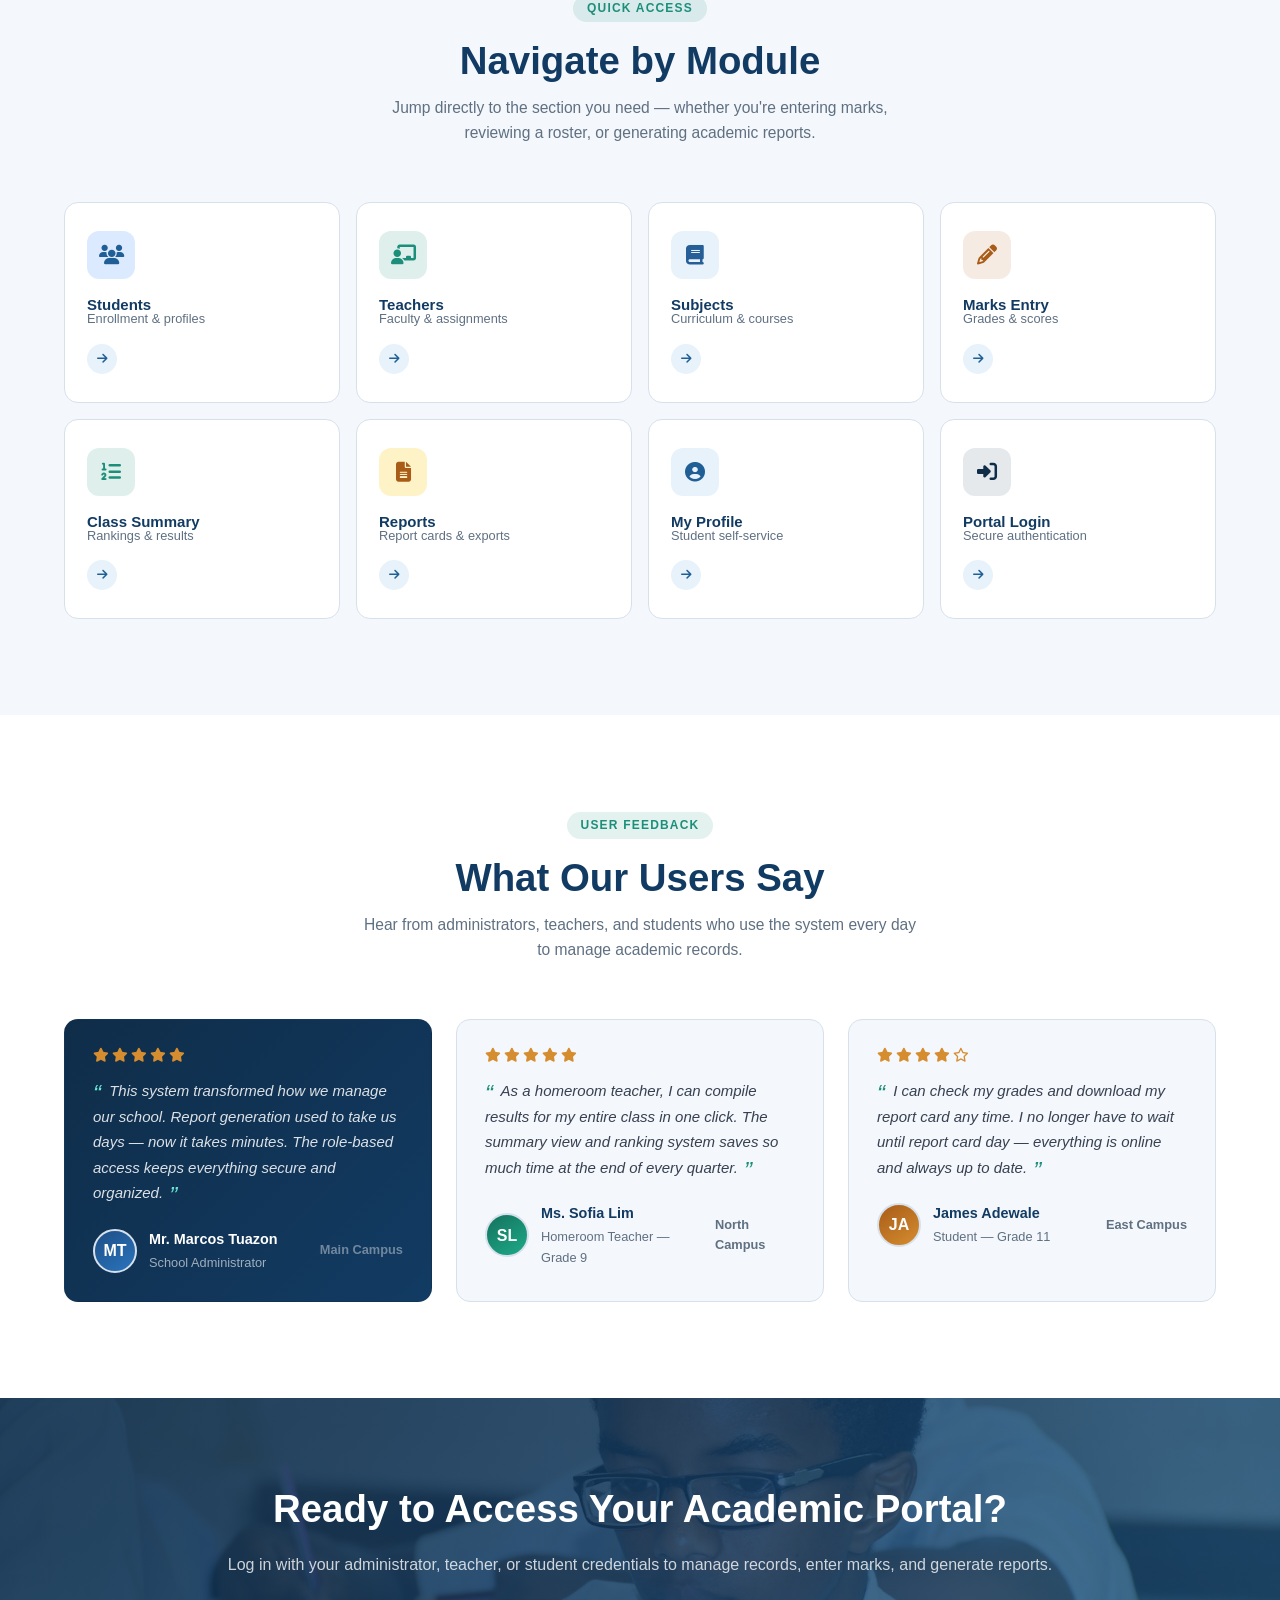
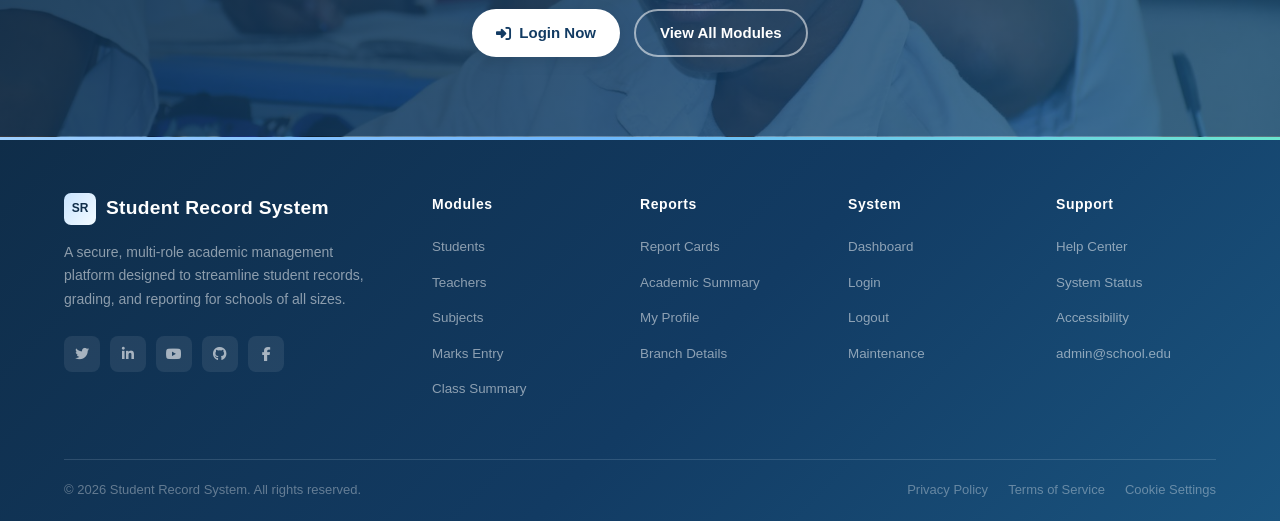
==== commit 9cc747c1: "name change" ====
--- a/index.html
+++ b/index.html
@@ -199,32 +199,24 @@
        HERO SECTION
     ============================================= */
     .hero {
-      background: linear-gradient(120deg, #0f2d49 0%, #123b63 60%, #1b537f 100%);
+      background-color: #0f2d49;
+      background-image:
+        linear-gradient(120deg, rgba(15, 45, 73, 0.88) 0%, rgba(18, 59, 99, 0.78) 55%, rgba(27, 83, 127, 0.72) 100%),
+        url("assets/images/classroom-hero-banner.jpg");
+      background-size: cover;
+      background-position: center;
+      background-repeat: no-repeat;
       position: relative;
       overflow: hidden;
       padding: 96px 0 80px;
     }
-    .hero::before {
-      content: '';
-      position: absolute;
-      top: -80px; right: -80px;
-      width: 560px; height: 560px;
-      background: radial-gradient(circle, rgba(28,143,122,.2) 0%, transparent 70%);
-      border-radius: 50%;
-    }
-    .hero::after {
-      content: '';
-      position: absolute;
-      bottom: -120px; left: -60px;
-      width: 400px; height: 400px;
-      background: radial-gradient(circle, rgba(31,95,149,.18) 0%, transparent 70%);
-      border-radius: 50%;
-    }
     .hero-inner {
       display: grid;
-      grid-template-columns: 1fr 1fr;
-      align-items: center;
-      gap: 60px;
+      grid-template-columns: 1fr;
+      align-items: center;
+      gap: 0;
+      max-width: 720px;
+      margin: 0 auto;
       position: relative;
       z-index: 1;
     }
@@ -277,127 +269,6 @@
       color: rgba(255,255,255,.6);
       margin-top: 2px;
     }
-    /* Hero visual panel */
-    .hero-visual {
-      position: relative;
-      display: flex;
-      align-items: center;
-      justify-content: center;
-    }
-    .hero-card-wrap {
-      position: relative;
-      width: 100%;
-      max-width: 440px;
-    }
-    .hero-img-container {
-      position: relative;
-      border-radius: var(--radius-lg);
-      overflow: hidden;
-      background: linear-gradient(145deg, #1e3a5f 0%, #0f2d52 100%);
-      border: 1px solid rgba(255,255,255,.1);
-      box-shadow: var(--shadow-strong), 0 0 0 1px rgba(255,255,255,.05);
-      min-height: 340px;
-      display: flex;
-      flex-direction: column;
-      align-items: center;
-      justify-content: center;
-      padding: 32px 24px;
-      gap: 20px;
-    }
-    /* Dashboard preview cards inside hero */
-    .hero-dash-preview {
-      width: 100%;
-    }
-    .hero-stat-preview {
-      display: grid;
-      grid-template-columns: repeat(3, 1fr);
-      gap: 10px;
-      margin-bottom: 16px;
-    }
-    .hsp-card {
-      border-radius: 10px;
-      padding: 14px 12px;
-      text-align: center;
-      color: #fff;
-    }
-    .hsp-card.blue  { background: linear-gradient(145deg, #1d4f86, #2a74bd); }
-    .hsp-card.green { background: linear-gradient(145deg, #14725d, #1eaa88); }
-    .hsp-card.amber { background: linear-gradient(145deg, #a85c18, #d58d2f); }
-    .hsp-num {
-      font-size: 1.6rem;
-      font-weight: 800;
-      line-height: 1;
-    }
-    .hsp-lbl {
-      font-size: .68rem;
-      font-weight: 600;
-      text-transform: uppercase;
-      letter-spacing: .06em;
-      opacity: .85;
-      margin-top: 4px;
-    }
-    .hero-action-preview {
-      background: rgba(255,255,255,.06);
-      border: 1px solid rgba(255,255,255,.1);
-      border-radius: 10px;
-      padding: 14px;
-    }
-    .hap-title {
-      font-size: .72rem;
-      font-weight: 700;
-      text-transform: uppercase;
-      letter-spacing: .08em;
-      color: rgba(255,255,255,.6);
-      margin-bottom: 10px;
-    }
-    .hap-btns {
-      display: flex;
-      flex-wrap: wrap;
-      gap: 8px;
-    }
-    .hap-btn {
-      padding: 6px 14px;
-      border-radius: 999px;
-      font-size: .78rem;
-      font-weight: 600;
-      border: none;
-      cursor: default;
-      color: #fff;
-    }
-    .hap-btn.p { background: linear-gradient(120deg,#1a4f80,#1f659d); }
-    .hap-btn.s { background: linear-gradient(120deg,#4e6278,#6a8099); }
-    .hap-btn.i { background: linear-gradient(120deg,#265f97,#2e7bbd); }
-    .hap-btn.d { background: linear-gradient(120deg,#157a63,#1ea889); }
-    /* Floating badges on hero */
-    .hero-float {
-      position: absolute;
-      background: var(--surface);
-      border-radius: var(--radius-md);
-      padding: 12px 16px;
-      box-shadow: var(--shadow-strong);
-      display: flex;
-      align-items: center;
-      gap: 10px;
-      font-size: .8125rem;
-      font-weight: 600;
-      color: var(--primary);
-      animation: floatBadge 3s ease-in-out infinite;
-    }
-    .hero-float:nth-child(2) { animation-delay: 1.5s; }
-    .hero-float-icon {
-      width: 32px; height: 32px;
-      border-radius: 8px;
-      display: flex;
-      align-items: center;
-      justify-content: center;
-      font-size: .875rem;
-    }
-    .hero-float.top-left  { top: -18px; left: -24px; }
-    .hero-float.bottom-right { bottom: -18px; right: -24px; }
-    @keyframes floatBadge {
-      0%,100% { transform: translateY(0); }
-      50%      { transform: translateY(-8px); }
-    }
 
     /* =============================================
        TRUST BAR
@@ -437,114 +308,8 @@
     }
     .trust-logo:hover { color: var(--primary); }
 
-    /* =============================================
-       FEATURED PROGRAMS — renamed as Features
-    ============================================= */
-    .programs { padding: 96px 0; background: var(--surface-muted); }
     .section-header { text-align: center; margin-bottom: 56px; }
     .section-header .section-sub { margin: 0 auto; }
-    .programs-grid {
-      display: grid;
-      grid-template-columns: repeat(3, 1fr);
-      gap: 24px;
-    }
-    .program-card {
-      background: var(--surface);
-      border-radius: var(--radius-md);
-      overflow: hidden;
-      border: 1px solid var(--border);
-      box-shadow: var(--shadow-soft);
-      transition: transform var(--transition), box-shadow var(--transition);
-      display: flex;
-      flex-direction: column;
-    }
-    .program-card:hover {
-      transform: translateY(-6px);
-      box-shadow: var(--shadow-strong);
-    }
-    .program-thumb {
-      height: 160px;
-      position: relative;
-      overflow: hidden;
-    }
-    .program-thumb-bg {
-      width: 100%; height: 100%;
-      display: flex;
-      align-items: center;
-      justify-content: center;
-      font-size: 3rem;
-    }
-    .bg-blue-grad   { background: linear-gradient(135deg,#1d4f86,#2a74bd); }
-    .bg-green-grad  { background: linear-gradient(135deg,#14725d,#1eaa88); }
-    .bg-orange-grad { background: linear-gradient(135deg,#a85c18,#d58d2f); }
-    .bg-purple-grad { background: linear-gradient(135deg,#1f5f95,#265f97); }
-    .bg-teal-grad   { background: linear-gradient(135deg,#1c8f7a,#1eaa88); }
-    .bg-indigo-grad { background: linear-gradient(135deg,#123b63,#1f5f95); }
-    .program-badge {
-      position: absolute;
-      top: 12px; left: 12px;
-      background: rgba(255,255,255,.93);
-      color: var(--primary-2);
-      font-size: .68rem;
-      font-weight: 700;
-      letter-spacing: .06em;
-      text-transform: uppercase;
-      padding: 3px 10px;
-      border-radius: 999px;
-    }
-    .program-body { padding: 20px; flex: 1; display: flex; flex-direction: column; }
-    .program-tag {
-      font-size: .72rem;
-      font-weight: 700;
-      text-transform: uppercase;
-      letter-spacing: .08em;
-      color: var(--accent);
-      margin-bottom: 8px;
-    }
-    .program-title {
-      font-size: 1rem;
-      font-weight: 700;
-      color: var(--primary);
-      margin-bottom: 8px;
-      line-height: 1.4;
-    }
-    .program-desc {
-      font-size: .875rem;
-      color: var(--text-muted);
-      line-height: 1.6;
-      flex: 1;
-      margin-bottom: 16px;
-    }
-    .program-meta {
-      display: flex;
-      align-items: center;
-      gap: 16px;
-      padding-top: 14px;
-      border-top: 1px solid #edf2f8;
-      font-size: .8rem;
-      color: #a0b4c8;
-    }
-    .program-meta i { font-size: .75rem; }
-    .program-footer {
-      padding: 14px 20px;
-      background: var(--surface-muted);
-      display: flex;
-      align-items: center;
-      justify-content: space-between;
-      border-top: 1px solid var(--border);
-    }
-    .program-price { font-size: .9375rem; font-weight: 700; color: var(--primary); }
-    .program-cta {
-      font-size: .8125rem;
-      font-weight: 600;
-      color: var(--accent);
-      text-decoration: none;
-      display: flex;
-      align-items: center;
-      gap: 5px;
-      transition: gap var(--transition), color var(--transition);
-    }
-    .program-cta:hover { color: #157a63; gap: 9px; }
 
     /* =============================================
        BENEFITS
@@ -738,17 +503,15 @@
     ============================================= */
     .cta-banner {
       padding: 80px 0;
-      background: linear-gradient(120deg, #0f2d49 0%, #123b63 60%, #1b537f 100%);
+      background-color: #0f2d49;
+      background-image:
+        linear-gradient(120deg, rgba(15, 45, 73, 0.9) 0%, rgba(18, 59, 99, 0.82) 55%, rgba(27, 83, 127, 0.76) 100%),
+        url("assets/images/classroom-hero-banner.jpg");
+      background-size: cover;
+      background-position: center;
+      background-repeat: no-repeat;
       position: relative;
       overflow: hidden;
-    }
-    .cta-banner::before {
-      content: '';
-      position: absolute;
-      top: -100px; right: -100px;
-      width: 480px; height: 480px;
-      background: radial-gradient(circle, rgba(28,143,122,.15) 0%, transparent 65%);
-      border-radius: 50%;
     }
     .cta-inner {
       text-align: center;
@@ -851,140 +614,9 @@
     .footer-bottom-links a:hover { color: rgba(255,255,255,.7); }
 
     /* =============================================
-       LOGIN FORM CARD
-    ============================================= */
-    .login-card {
-      background: var(--surface);
-      border-radius: var(--radius-lg);
-      padding: 32px 28px;
-      box-shadow: var(--shadow-strong);
-      border: 1px solid rgba(255,255,255,.12);
-      width: 100%;
-      max-width: 420px;
-    }
-    .login-card-header {
-      text-align: center;
-      margin-bottom: 24px;
-    }
-    .login-card-icon {
-      width: 52px; height: 52px;
-      background: linear-gradient(130deg, #c9e4ff 0%, #f3fbff 100%);
-      border-radius: 14px;
-      display: flex;
-      align-items: center;
-      justify-content: center;
-      margin: 0 auto 14px;
-      color: var(--primary);
-      font-size: 1.4rem;
-      font-weight: 800;
-    }
-    .login-card-title {
-      font-size: 1.25rem;
-      font-weight: 800;
-      color: var(--primary);
-      margin-bottom: 4px;
-    }
-    .login-card-sub {
-      font-size: .85rem;
-      color: var(--text-muted);
-    }
-    .login-field {
-      margin-bottom: 16px;
-    }
-    .login-field label {
-      display: block;
-      font-size: .82rem;
-      font-weight: 600;
-      color: var(--primary);
-      margin-bottom: 6px;
-    }
-    .login-field-shell {
-      position: relative;
-      display: flex;
-      align-items: center;
-    }
-    .login-field-icon {
-      position: absolute;
-      left: 12px;
-      color: var(--text-muted);
-      font-size: .9rem;
-      pointer-events: none;
-    }
-    .login-field input,
-    .login-field select {
-      width: 100%;
-      padding: .56rem .75rem .56rem 2.2rem;
-      border: 1px solid var(--border);
-      border-radius: 10px;
-      font-family: inherit;
-      font-size: .9rem;
-      color: var(--text);
-      background: var(--surface-muted);
-      outline: none;
-      transition: border-color var(--transition), box-shadow var(--transition);
-      appearance: none;
-      -webkit-appearance: none;
-    }
-    .login-field input:focus,
-    .login-field select:focus {
-      border-color: var(--primary-2);
-      box-shadow: 0 0 0 3px rgba(31,95,149,.12);
-      background: var(--surface);
-    }
-    .login-field select { cursor: pointer; }
-    .login-submit {
-      width: 100%;
-      padding: .7rem 1.5rem;
-      border-radius: 999px;
-      background: linear-gradient(120deg, #1a4f80 0%, #1f659d 100%);
-      color: #fff;
-      font-family: inherit;
-      font-size: .9375rem;
-      font-weight: 700;
-      border: none;
-      cursor: pointer;
-      display: flex;
-      align-items: center;
-      justify-content: center;
-      gap: 8px;
-      margin-top: 20px;
-      box-shadow: 0 4px 14px rgba(18,59,99,.28);
-      transition: transform var(--transition), box-shadow var(--transition);
-    }
-    .login-submit:hover {
-      transform: translateY(-2px);
-      box-shadow: 0 8px 22px rgba(18,59,99,.40);
-    }
-    .login-divider {
-      text-align: center;
-      font-size: .78rem;
-      color: var(--text-muted);
-      margin-top: 18px;
-    }
-    .login-divider a {
-      color: var(--accent);
-      text-decoration: none;
-      font-weight: 600;
-    }
-    .login-divider a:hover { text-decoration: underline; }
-    .login-error {
-      background: rgba(193,57,57,.1);
-      border: 1px solid rgba(193,57,57,.25);
-      color: #a03232;
-      border-radius: 8px;
-      padding: 10px 14px;
-      font-size: .84rem;
-      margin-bottom: 16px;
-      display: flex;
-      align-items: center;
-      gap: 8px;
-    }
-
-    /* =============================================
        RESPONSIVE
     ============================================= */
     @media (max-width: 1024px) {
-      .programs-grid { grid-template-columns: repeat(2, 1fr); }
       .benefits-grid { grid-template-columns: repeat(2, 1fr); }
       .categories-grid { grid-template-columns: repeat(2, 1fr); }
       .testimonials-grid { grid-template-columns: repeat(2, 1fr); }
@@ -992,12 +624,8 @@
       .footer-brand { grid-column: 1 / -1; }
     }
     @media (max-width: 768px) {
-      .hero-inner { grid-template-columns: 1fr; }
-      .hero-visual { display: flex; justify-content: center; }
-      .login-card { max-width: 100%; }
       .nav-links { display: none; }
       .hamburger { display: block; }
-      .programs-grid,
       .testimonials-grid { grid-template-columns: 1fr; }
       .benefits-grid,
       .categories-grid { grid-template-columns: repeat(2, 1fr); }
@@ -1023,14 +651,13 @@
       <span class="logo-text">Student Record System</span>
     </a>
     <ul class="nav-links">
-      <li><a href="#programs">Features</a></li>
       <li><a href="#benefits">Benefits</a></li>
       <li><a href="#categories">Modules</a></li>
       <li><a href="#testimonials">Testimonials</a></li>
     </ul>
     <div class="nav-actions">
-      <a href="#hero-login" class="signin">Sign In</a>
-      <a href="#hero-login" class="btn btn-accent">
+      <a href="sign-in.html" class="signin">Sign In</a>
+      <a href="sign-in.html" class="btn btn-accent">
         <i class="fas fa-sign-in-alt"></i> Access Portal
       </a>
     </div>
@@ -1059,11 +686,11 @@
           academic reports — all in one place.
         </p>
         <div class="hero-actions">
-          <a href="#hero-login" class="btn btn-accent">
+          <a href="sign-in.html" class="btn btn-accent">
             <i class="fas fa-sign-in-alt"></i> Login to Portal
           </a>
-          <a href="#programs" class="btn btn-outline-white">
-            Explore Features <i class="fas fa-arrow-right"></i>
+          <a href="#benefits" class="btn btn-outline-white">
+            Explore Benefits <i class="fas fa-arrow-right"></i>
           </a>
         </div>
         <div class="hero-stats">
@@ -1078,62 +705,6 @@
           <div>
             <div class="hero-stat-val">Reports</div>
             <div class="hero-stat-lbl">Instant Academic Reports</div>
-          </div>
-        </div>
-      </div>
-
-      <!-- Right: Login Form -->
-      <div class="hero-visual" id="hero-login">
-        <div class="login-card">
-          <div class="login-card-header">
-            <div class="login-card-icon">SR</div>
-            <div class="login-card-title">Sign In to Your Portal</div>
-            <div class="login-card-sub">Enter your credentials to access the system</div>
-          </div>
-
-          <form method="POST" action="student-record-system/auth/login.php">
-            <div class="login-field">
-              <label for="lf-email"><i class="fas fa-user" style="margin-right:4px;"></i> Email or Username</label>
-              <div class="login-field-shell">
-                <span class="login-field-icon"><i class="fas fa-envelope"></i></span>
-                <input type="text" id="lf-email" name="email"
-                       placeholder="Enter your email or username"
-                       autocomplete="username" required />
-              </div>
-            </div>
-
-            <div class="login-field">
-              <label for="lf-password"><i class="fas fa-lock" style="margin-right:4px;"></i> Password</label>
-              <div class="login-field-shell">
-                <span class="login-field-icon"><i class="fas fa-lock"></i></span>
-                <input type="password" id="lf-password" name="password"
-                       placeholder="Enter your password"
-                       autocomplete="current-password" required />
-              </div>
-            </div>
-
-            <div class="login-field">
-              <label for="lf-role"><i class="fas fa-id-badge" style="margin-right:4px;"></i> Sign In As</label>
-              <div class="login-field-shell">
-                <span class="login-field-icon"><i class="fas fa-user-tag"></i></span>
-                <select id="lf-role" name="role" required>
-                  <option value="main_admin">Super Admin</option>
-                  <option value="branch_admin">Branch Admin</option>
-                  <option value="teacher">Teacher</option>
-                  <option value="student" selected>Student</option>
-                </select>
-              </div>
-            </div>
-
-            <button type="submit" class="login-submit">
-              <i class="fas fa-sign-in-alt"></i> Sign In
-            </button>
-          </form>
-
-          <div class="login-divider">
-            <i class="fas fa-lock" style="margin-right:4px;font-size:.7rem;"></i>
-            Protected academic access &mdash;
-            <a href="#programs">Learn more</a>
           </div>
         </div>
       </div>
@@ -1159,163 +730,6 @@
     </div>
   </div>
 </div>
-
-<!-- =============================================
-     FEATURED PROGRAMS — System Features
-============================================= -->
-<section class="programs" id="programs">
-  <div class="container">
-    <div class="section-header">
-      <div class="section-label">System Modules</div>
-      <h2 class="section-title">Everything Your School Needs</h2>
-      <p class="section-sub">
-        A complete suite of academic management tools — built for administrators,
-        homeroom teachers, subject teachers, and students alike.
-      </p>
-    </div>
-    <div class="programs-grid">
-
-      <!-- Card 1 -->
-      <div class="program-card">
-        <div class="program-thumb">
-          <div class="program-thumb-bg bg-blue-grad">🎓</div>
-          <span class="program-badge">MODULE</span>
-        </div>
-        <div class="program-body">
-          <div class="program-tag">Student Management</div>
-          <div class="program-title">Student Directory &amp; Enrollment</div>
-          <div class="program-desc">Register, search, and manage all student records. Assign students to sections, track enrollment status, and maintain full academic profiles.</div>
-          <div class="program-meta">
-            <span><i class="fas fa-users"></i> All Roles</span>
-            <span><i class="fas fa-lock"></i> Role-Based</span>
-            <span><i class="fas fa-star" style="color:#d58d2f;"></i> Core Module</span>
-          </div>
-        </div>
-        <div class="program-footer">
-          <span class="program-price">Students</span>
-          <a href="student-record-system/pages/students.php" class="program-cta">Open Module <i class="fas fa-arrow-right"></i></a>
-        </div>
-      </div>
-
-      <!-- Card 2 -->
-      <div class="program-card">
-        <div class="program-thumb">
-          <div class="program-thumb-bg bg-green-grad">📚</div>
-          <span class="program-badge">MODULE</span>
-        </div>
-        <div class="program-body">
-          <div class="program-tag">Subjects &amp; Curriculum</div>
-          <div class="program-title">Subject &amp; Curriculum Management</div>
-          <div class="program-desc">Add and manage subjects, assign them to teachers, and organize curriculum data used across marks and academic reports.</div>
-          <div class="program-meta">
-            <span><i class="fas fa-chalkboard-teacher"></i> Teachers</span>
-            <span><i class="fas fa-lock"></i> Admin</span>
-            <span><i class="fas fa-star" style="color:#d58d2f;"></i> Core Module</span>
-          </div>
-        </div>
-        <div class="program-footer">
-          <span class="program-price">Subjects</span>
-          <a href="student-record-system/pages/subjects.php" class="program-cta">Open Module <i class="fas fa-arrow-right"></i></a>
-        </div>
-      </div>
-
-      <!-- Card 3 -->
-      <div class="program-card">
-        <div class="program-thumb">
-          <div class="program-thumb-bg bg-orange-grad">✏️</div>
-          <span class="program-badge">MODULE</span>
-        </div>
-        <div class="program-body">
-          <div class="program-tag">Marks &amp; Grading</div>
-          <div class="program-title">Marks Entry &amp; Grade Computation</div>
-          <div class="program-desc">Teachers submit marks per subject. The system computes weighted averages, passes/fails, and feeds results directly into academic reports.</div>
-          <div class="program-meta">
-            <span><i class="fas fa-pen"></i> Teachers</span>
-            <span><i class="fas fa-calculator"></i> Auto Compute</span>
-            <span><i class="fas fa-star" style="color:#d58d2f;"></i> Core Module</span>
-          </div>
-        </div>
-        <div class="program-footer">
-          <span class="program-price">Marks</span>
-          <a href="student-record-system/pages/marks.php" class="program-cta">Open Module <i class="fas fa-arrow-right"></i></a>
-        </div>
-      </div>
-
-      <!-- Card 4 -->
-      <div class="program-card">
-        <div class="program-thumb">
-          <div class="program-thumb-bg bg-purple-grad">👨‍🏫</div>
-          <span class="program-badge">MODULE</span>
-        </div>
-        <div class="program-body">
-          <div class="program-tag">Faculty Management</div>
-          <div class="program-title">Teacher Profiles &amp; Assignments</div>
-          <div class="program-desc">Manage teacher accounts, assign homeroom or subject roles, and track which classes and subjects each faculty member handles.</div>
-          <div class="program-meta">
-            <span><i class="fas fa-user-tie"></i> Admin</span>
-            <span><i class="fas fa-lock"></i> Restricted</span>
-            <span><i class="fas fa-star" style="color:#d58d2f;"></i> Core Module</span>
-          </div>
-        </div>
-        <div class="program-footer">
-          <span class="program-price">Teachers</span>
-          <a href="student-record-system/pages/teachers.php" class="program-cta">Open Module <i class="fas fa-arrow-right"></i></a>
-        </div>
-      </div>
-
-      <!-- Card 5 -->
-      <div class="program-card">
-        <div class="program-thumb">
-          <div class="program-thumb-bg bg-teal-grad">📊</div>
-          <span class="program-badge">MODULE</span>
-        </div>
-        <div class="program-body">
-          <div class="program-tag">Results &amp; Summary</div>
-          <div class="program-title">Class Summary &amp; Ranking</div>
-          <div class="program-desc">Compile academic results for an entire class. View ranked performance, pass/fail breakdown, and generate printable summary sheets.</div>
-          <div class="program-meta">
-            <span><i class="fas fa-list-ol"></i> Rankings</span>
-            <span><i class="fas fa-print"></i> Printable</span>
-            <span><i class="fas fa-star" style="color:#d58d2f;"></i> Core Module</span>
-          </div>
-        </div>
-        <div class="program-footer">
-          <span class="program-price">Summary</span>
-          <a href="student-record-system/pages/summary.php" class="program-cta">Open Module <i class="fas fa-arrow-right"></i></a>
-        </div>
-      </div>
-
-      <!-- Card 6 -->
-      <div class="program-card">
-        <div class="program-thumb">
-          <div class="program-thumb-bg bg-indigo-grad">📄</div>
-          <span class="program-badge">MODULE</span>
-        </div>
-        <div class="program-body">
-          <div class="program-tag">Academic Reports</div>
-          <div class="program-title">Report Cards &amp; Academic Reports</div>
-          <div class="program-desc">Generate individual report cards per student. Students can view their own results; teachers and admins can download or print official reports.</div>
-          <div class="program-meta">
-            <span><i class="fas fa-file-pdf"></i> Exportable</span>
-            <span><i class="fas fa-eye"></i> Student View</span>
-            <span><i class="fas fa-star" style="color:#d58d2f;"></i> Core Module</span>
-          </div>
-        </div>
-        <div class="program-footer">
-          <span class="program-price">Reports</span>
-          <a href="student-record-system/pages/report.php" class="program-cta">Open Module <i class="fas fa-arrow-right"></i></a>
-        </div>
-      </div>
-
-    </div>
-
-    <div style="text-align:center;margin-top:44px;">
-      <a href="student-record-system/auth/login_modern.php" class="btn btn-secondary">
-        Login to Access All Modules <i class="fas fa-arrow-right"></i>
-      </a>
-    </div>
-  </div>
-</section>
 
 <!-- =============================================
      BENEFITS
@@ -1445,7 +859,7 @@
         </div>
         <div class="cat-arrow"><i class="fas fa-arrow-right"></i></div>
       </div>
-      <div class="cat-card" onclick="location.href='student-record-system/auth/login_modern.php'">
+      <div class="cat-card" onclick="location.href='sign-in.html'">
         <div class="cat-icon" style="background:rgba(15,45,73,.1);color:#0f2d49;"><i class="fas fa-sign-in-alt"></i></div>
         <div>
           <div class="cat-title">Portal Login</div>
@@ -1554,10 +968,10 @@
         manage records, enter marks, and generate reports.
       </p>
       <div class="cta-actions">
-        <a href="#hero-login" class="btn btn-white">
+        <a href="sign-in.html" class="btn btn-white">
           <i class="fas fa-sign-in-alt"></i> Login Now
         </a>
-        <a href="#programs" class="btn btn-outline-white">
+        <a href="#categories" class="btn btn-outline-white">
           View All Modules
         </a>
       </div>
@@ -1618,7 +1032,7 @@
         <h4>System</h4>
         <ul>
           <li><a href="student-record-system/index.php">Dashboard</a></li>
-          <li><a href="student-record-system/auth/login_modern.php">Login</a></li>
+          <li><a href="sign-in.html">Login</a></li>
           <li><a href="student-record-system/auth/logout.php">Logout</a></li>
           <li><a href="student-record-system/maintenance.php">Maintenance</a></li>
         </ul>
@@ -1648,6 +1062,13 @@
 </footer>
 
 <script>
+  (function () {
+    var p = new URLSearchParams(window.location.search);
+    if (p.has('login_error') || p.get('logged_out') === '1' || p.get('timeout') === '1' || p.get('auth_required') === '1') {
+      window.location.replace('sign-in.html' + window.location.search);
+    }
+  })();
+
   // Mobile menu toggle
   const hamburger = document.querySelector('.hamburger');
   const navLinks  = document.querySelector('.nav-links');
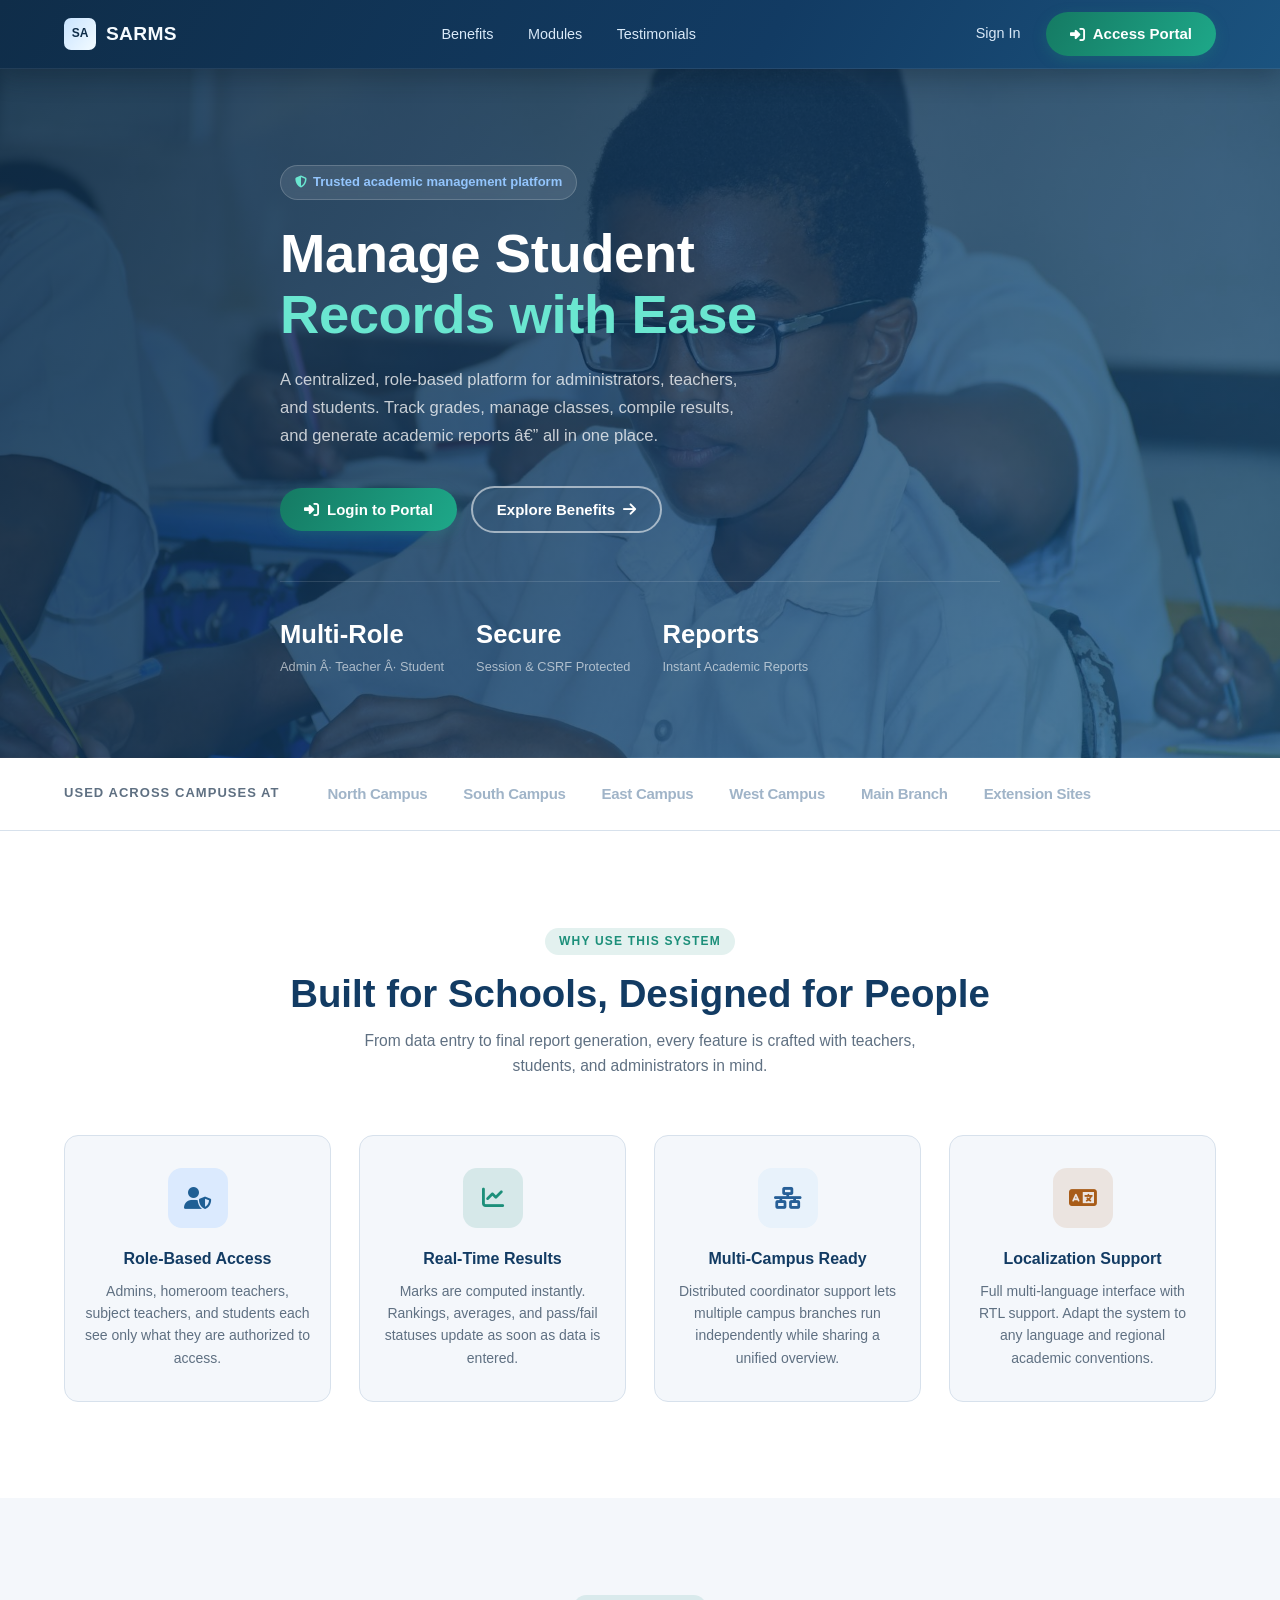
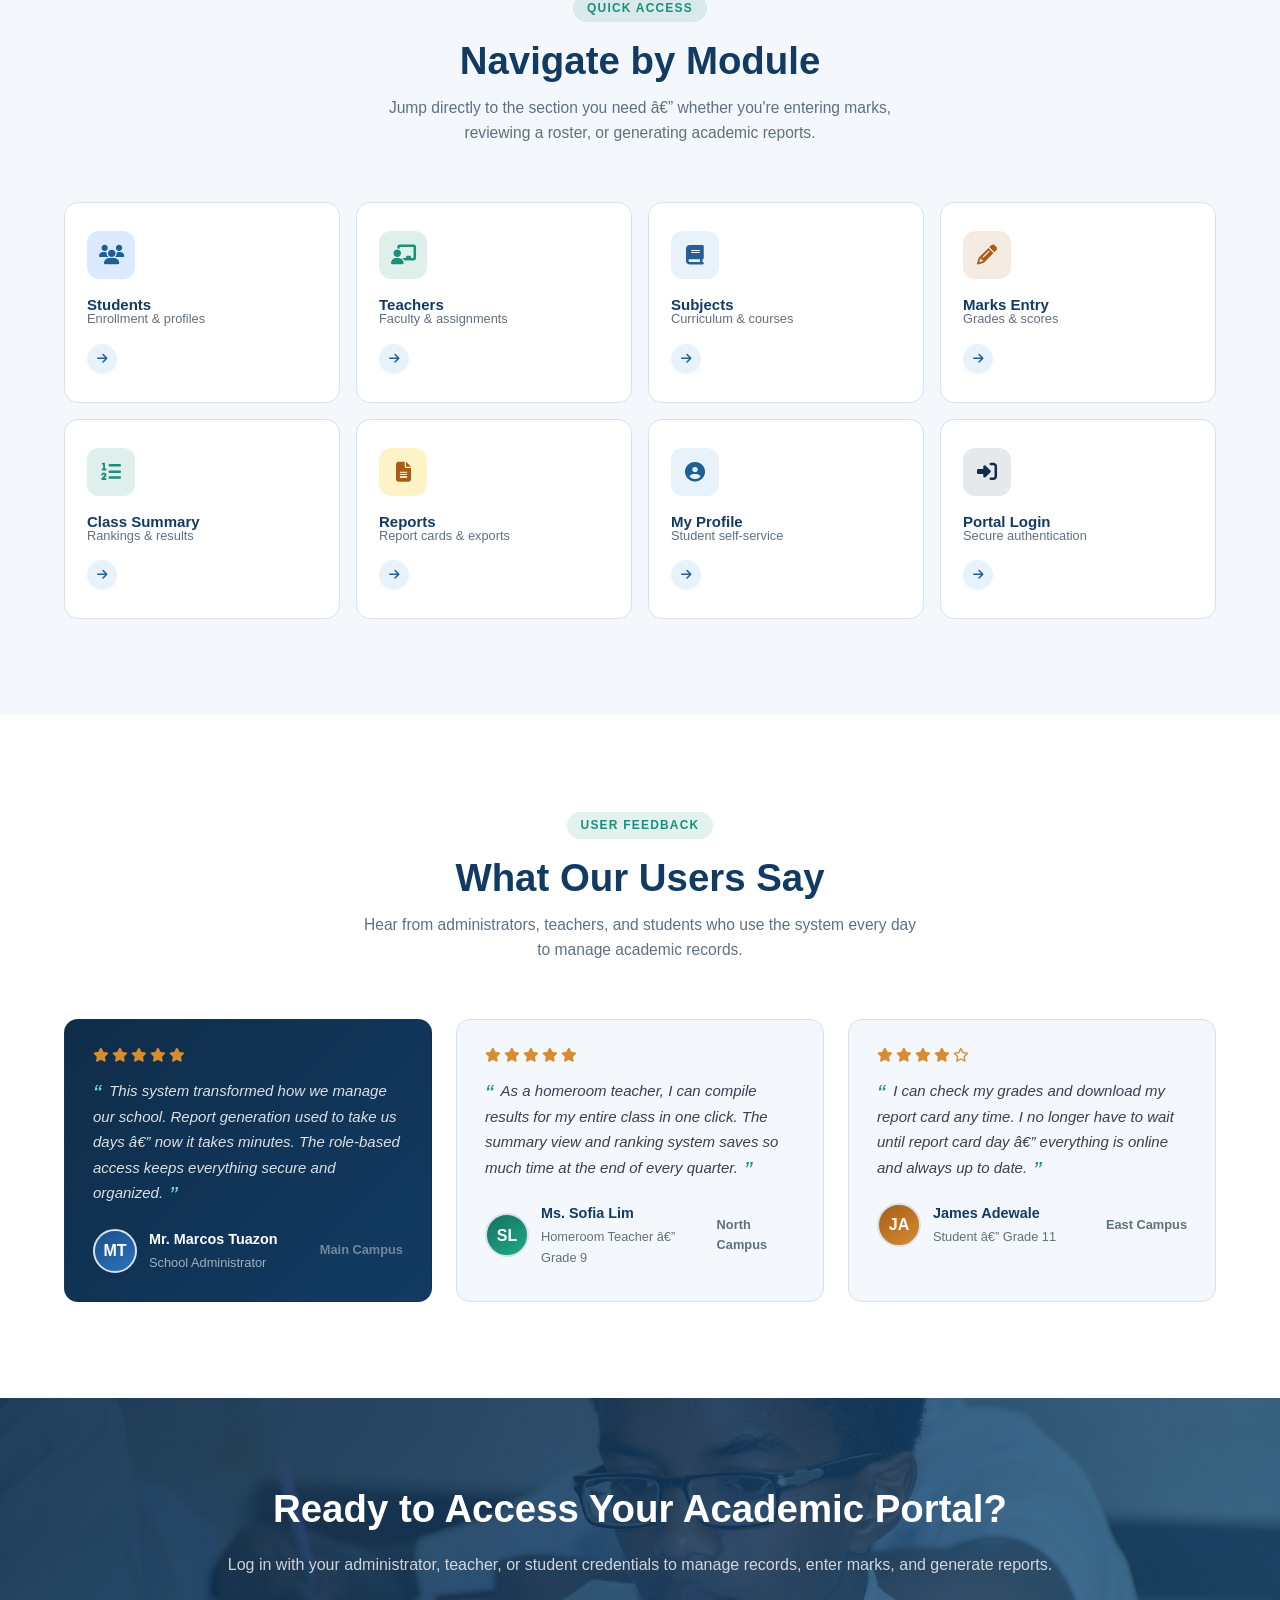
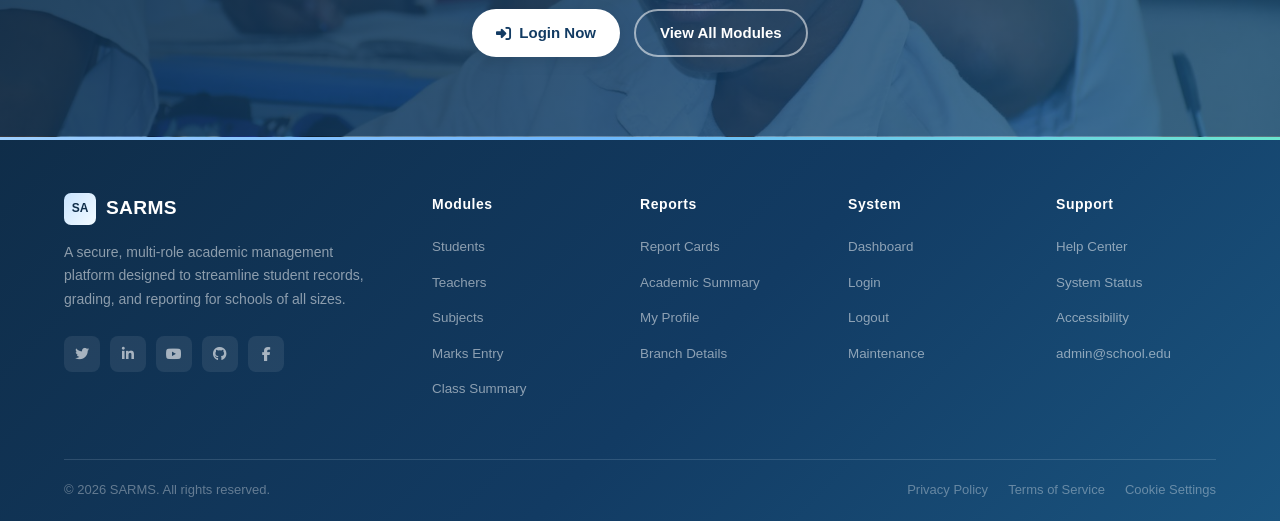
==== commit 5b3af4a0: "name change" ====
--- a/index.html
+++ b/index.html
@@ -1,13 +1,13 @@
-<!DOCTYPE html>
+﻿<!DOCTYPE html>
 <html lang="en">
 <head>
   <meta charset="UTF-8" />
   <meta name="viewport" content="width=device-width, initial-scale=1.0" />
-  <title>Student Record System — Academic Portal</title>
+  <title>SARMS â€” Academic Portal</title>
   <link rel="stylesheet" href="https://cdnjs.cloudflare.com/ajax/libs/font-awesome/6.5.0/css/all.min.css" />
   <style>
     /* =============================================
-       RESET & BASE — matches student-record-system
+       RESET & BASE â€” matches student-record-system
     ============================================= */
     *, *::before, *::after { box-sizing: border-box; margin: 0; padding: 0; }
     html { scroll-behavior: smooth; }
@@ -24,7 +24,7 @@
     }
 
     /* =============================================
-       COLOR TOKENS — student-record-system palette
+       COLOR TOKENS â€” student-record-system palette
     ============================================= */
     :root {
       --navy:        #0f2d49;
@@ -77,7 +77,7 @@
       margin-bottom: 40px;
     }
 
-    /* Buttons — pill style matching style.css */
+    /* Buttons â€” pill style matching style.css */
     .btn {
       display: inline-flex;
       align-items: center;
@@ -122,7 +122,7 @@
     .btn-white:hover { background: #eef5ff; }
 
     /* =============================================
-       TOP NAVIGATION — matches .navbar in style.css
+       TOP NAVIGATION â€” matches .navbar in style.css
     ============================================= */
     header {
       position: sticky;
@@ -532,7 +532,7 @@
     .cta-actions { display: flex; justify-content: center; gap: 14px; flex-wrap: wrap; }
 
     /* =============================================
-       FOOTER — matches .footer in style.css
+       FOOTER â€” matches .footer in style.css
     ============================================= */
     footer {
       background: linear-gradient(135deg, #0f2d49 0%, #123b63 55%, #1a547f 100%);
@@ -647,8 +647,8 @@
 <header>
   <nav class="container">
     <a href="#" class="nav-logo">
-      <div class="logo-icon">SR</div>
-      <span class="logo-text">Student Record System</span>
+      <div class="logo-icon">SA</div>
+      <span class="logo-text">SARMS</span>
     </a>
     <ul class="nav-links">
       <li><a href="#benefits">Benefits</a></li>
@@ -683,7 +683,7 @@
         <p>
           A centralized, role-based platform for administrators, teachers, and
           students. Track grades, manage classes, compile results, and generate
-          academic reports — all in one place.
+          academic reports â€” all in one place.
         </p>
         <div class="hero-actions">
           <a href="sign-in.html" class="btn btn-accent">
@@ -696,7 +696,7 @@
         <div class="hero-stats">
           <div>
             <div class="hero-stat-val">Multi-Role</div>
-            <div class="hero-stat-lbl">Admin · Teacher · Student</div>
+            <div class="hero-stat-lbl">Admin Â· Teacher Â· Student</div>
           </div>
           <div>
             <div class="hero-stat-val">Secure</div>
@@ -790,7 +790,7 @@
 </section>
 
 <!-- =============================================
-     CATEGORIES — System Modules
+     CATEGORIES â€” System Modules
 ============================================= -->
 <section class="categories" id="categories">
   <div class="container">
@@ -798,7 +798,7 @@
       <div class="section-label">Quick Access</div>
       <h2 class="section-title">Navigate by Module</h2>
       <p class="section-sub">
-        Jump directly to the section you need — whether you're entering marks,
+        Jump directly to the section you need â€” whether you're entering marks,
         reviewing a roster, or generating academic reports.
       </p>
     </div>
@@ -895,7 +895,7 @@
         </div>
         <p class="testimonial-text">
           This system transformed how we manage our school. Report generation
-          used to take us days — now it takes minutes. The role-based access
+          used to take us days â€” now it takes minutes. The role-based access
           keeps everything secure and organized.
         </p>
         <div class="testimonial-author">
@@ -924,7 +924,7 @@
           <div class="author-avatar" style="background:linear-gradient(145deg,#14725d,#1eaa88);">SL</div>
           <div>
             <div class="author-name">Ms. Sofia Lim</div>
-            <div class="author-role">Homeroom Teacher — Grade 9</div>
+            <div class="author-role">Homeroom Teacher â€” Grade 9</div>
           </div>
           <div class="author-company">North Campus</div>
         </div>
@@ -939,14 +939,14 @@
         </div>
         <p class="testimonial-text">
           I can check my grades and download my report card any time. I no
-          longer have to wait until report card day — everything is online
+          longer have to wait until report card day â€” everything is online
           and always up to date.
         </p>
         <div class="testimonial-author">
           <div class="author-avatar" style="background:linear-gradient(145deg,#a85c18,#d58d2f);">JA</div>
           <div>
             <div class="author-name">James Adewale</div>
-            <div class="author-role">Student — Grade 11</div>
+            <div class="author-role">Student â€” Grade 11</div>
           </div>
           <div class="author-company">East Campus</div>
         </div>
@@ -988,8 +988,8 @@
       <!-- Brand -->
       <div class="footer-brand">
         <a href="#" class="nav-logo">
-          <div class="logo-icon" style="background:linear-gradient(130deg,#c9e4ff,#f3fbff);color:#0f2d49;">SR</div>
-          <span class="logo-text">Student Record System</span>
+          <div class="logo-icon" style="background:linear-gradient(130deg,#c9e4ff,#f3fbff);color:#0f2d49;">SA</div>
+          <span class="logo-text">SARMS</span>
         </a>
         <p>
           A secure, multi-role academic management platform designed to
@@ -1051,7 +1051,7 @@
     </div>
 
     <div class="footer-bottom">
-      <p>&copy; 2026 Student Record System. All rights reserved.</p>
+      <p>&copy; 2026 SARMS. All rights reserved.</p>
       <div class="footer-bottom-links">
         <a href="#">Privacy Policy</a>
         <a href="#">Terms of Service</a>
@@ -1100,3 +1100,4 @@
 
 </body>
 </html>
+
